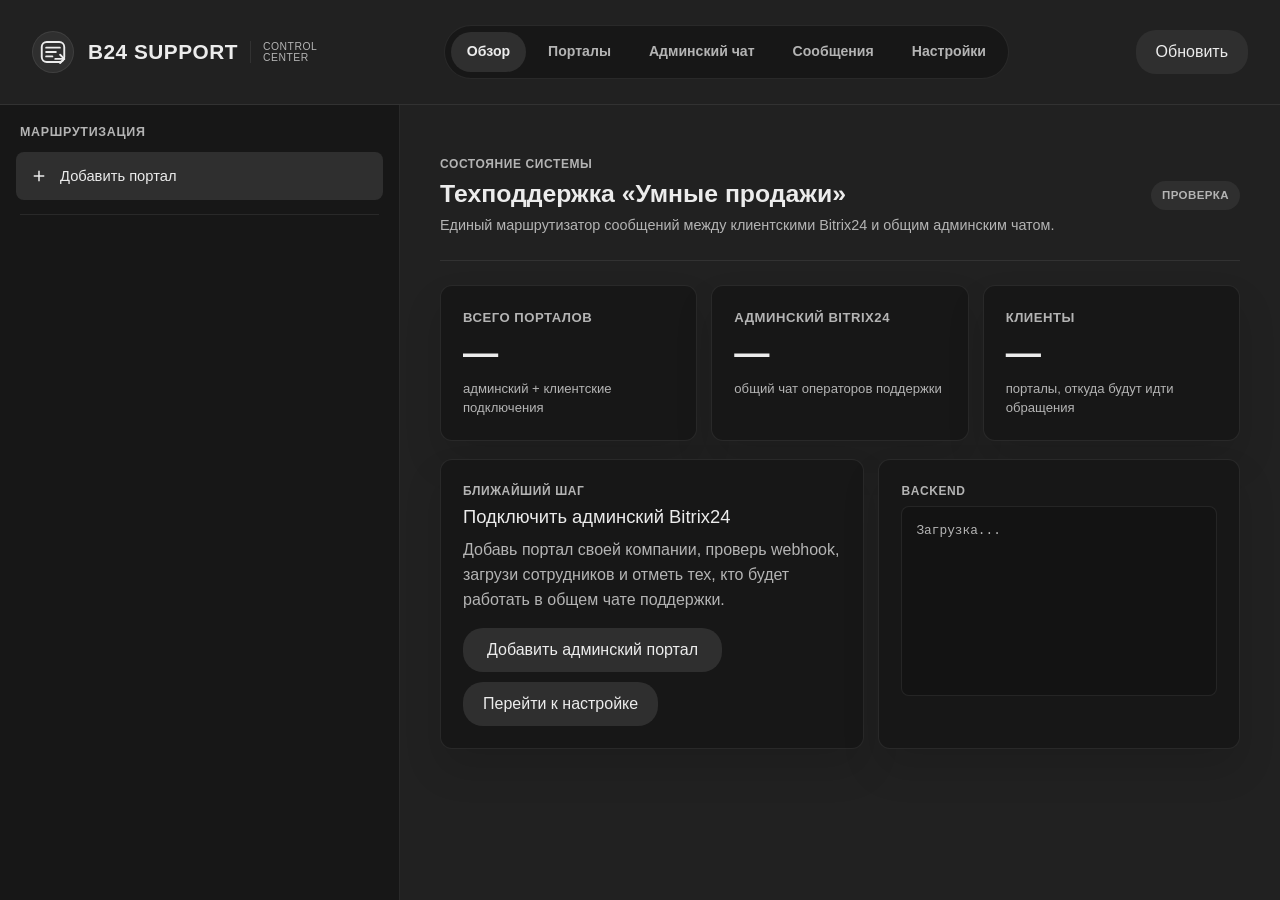
==== src/main/resources/static/index.html @ 98732d49 "Add client bot inbound routing" ====
<!DOCTYPE html>
<html lang="ru" data-bs-theme="dark">
<head>
    <meta charset="UTF-8">
    <meta http-equiv="Cache-Control" content="no-cache, no-store, must-revalidate">
    <meta name="viewport" content="width=device-width, initial-scale=1.0">
    <title>B24 SUPPORT | Control Center</title>
    <link href="https://cdn.jsdelivr.net/npm/bootstrap@5.3.0/dist/css/bootstrap.min.css" rel="stylesheet">
    <link rel="stylesheet" href="style.css">
</head>
<body>
<div class="app-shell">
    <header class="top-brand-header">
        <div class="brand-header-inner">
            <div class="brand-mark" aria-hidden="true">
                <svg class="brand-icon" viewBox="0 0 24 24" width="30" height="30" fill="none" stroke="currentColor" stroke-width="1.5" stroke-linecap="round" stroke-linejoin="round">
                    <path d="M6.5 8.5h11"></path>
                    <path d="M6.5 12h7.8"></path>
                    <path d="M6.5 15.5h5"></path>
                    <path d="M17.7 14.2 21 17.5l-3.3 3.3"></path>
                    <path d="M13.8 17.5H21"></path>
                    <rect x="3" y="4" width="18" height="16" rx="4"></rect>
                </svg>
            </div>
            <div class="brand-info">
                <span class="brand-title">B24 SUPPORT</span>
                <div class="brand-divider"></div>
                <div class="brand-subtitle"><span>Control</span><span>Center</span></div>
            </div>
        </div>

        <nav class="top-nav-menu" aria-label="Разделы B24 Support">
            <button class="top-nav-link active" type="button" data-page="overview">Обзор</button>
            <button class="top-nav-link" type="button" data-page="portals">Порталы</button>
            <button class="top-nav-link" type="button" data-page="admin">Админский чат</button>
            <button class="top-nav-link" type="button" data-page="messages">Сообщения</button>
            <button class="top-nav-link" type="button" data-page="settings">Настройки</button>
        </nav>

        <div class="top-actions">
            <span id="syncIndicator" class="sync-indicator d-none">Обновление...</span>
            <button id="btnRefresh" class="btn btn-flat" type="button">Обновить</button>
        </div>
    </header>

    <main class="app-layout">
        <aside class="projects-panel">
            <div class="panel-section-title">Маршрутизация</div>
            <button id="btnAddPortal" class="history-header" type="button">
                <svg viewBox="0 0 24 24" width="18" height="18" fill="currentColor" aria-hidden="true"><path d="M19 13h-6v6h-2v-6H5v-2h6V5h2v6h6v2z"></path></svg>
                <span>Добавить портал</span>
            </button>
            <div class="history-divider"></div>
            <div id="portalNavList" class="history-list"></div>
        </aside>

        <section class="workspace-panel">
            <div id="overviewPage" class="dashboard-zone page-section">
                <div class="project-workspace wide-workspace">
                    <div class="workspace-heading">
                        <div>
                            <div class="eyebrow">Состояние системы</div>
                            <h1 class="workspace-title">Техподдержка «Умные продажи»</h1>
                            <div class="workspace-meta">Единый маршрутизатор сообщений между клиентскими Bitrix24 и общим админским чатом.</div>
                        </div>
                        <div class="workspace-actions">
                            <span id="backendStatePill" class="status-pill">Проверка</span>
                        </div>
                    </div>

                    <div class="metrics-grid">
                        <div class="metric-card"><div class="metric-label">Всего порталов</div><div id="metricTotal" class="metric-value">—</div><div class="metric-hint">админский + клиентские подключения</div></div>
                        <div class="metric-card"><div class="metric-label">Админский Bitrix24</div><div id="metricAdmin" class="metric-value">—</div><div class="metric-hint">общий чат операторов поддержки</div></div>
                        <div class="metric-card"><div class="metric-label">Клиенты</div><div id="metricClients" class="metric-value">—</div><div class="metric-hint">порталы, откуда будут идти обращения</div></div>
                    </div>

                    <div class="info-grid">
                        <div class="info-card left-info-card text-start">
                            <div class="eyebrow">Ближайший шаг</div>
                            <h2>Подключить админский Bitrix24</h2>
                            <p>Добавь портал своей компании, проверь webhook, загрузи сотрудников и отметь тех, кто будет работать в общем чате поддержки.</p>
                            <div class="button-row mt-3">
                                <button class="btn btn-save" type="button" data-open-admin-create>Добавить админский портал</button>
                                <button class="btn btn-flat" type="button" data-switch-page="admin">Перейти к настройке</button>
                            </div>
                        </div>

                        <div class="info-card text-start">
                            <div class="eyebrow">Backend</div>
                            <pre id="bootstrapJson" class="json-panel">Загрузка...</pre>
                        </div>
                    </div>
                </div>
            </div>

            <div id="portalsPage" class="dashboard-zone page-section d-none">
                <div class="project-workspace wide-workspace">
                    <div class="workspace-heading transfer-heading">
                        <div>
                            <div class="eyebrow">Подключения</div>
                            <h2 class="workspace-title">Порталы Bitrix24</h2>
                            <div class="workspace-meta">Реестр порталов. Для клиентских порталов теперь доступна регистрация бота и маршрут клиент → админский чат.</div>
                        </div>
                        <div class="transfer-actions"><button id="btnAddPortalTop" class="btn btn-save" type="button">Добавить портал</button></div>
                    </div>
                    <div id="portalNotice" class="bitrix-notice"></div>
                    <div id="portalCards" class="portal-grid"></div>
                </div>
            </div>

            <div id="adminPage" class="dashboard-zone page-section d-none">
                <div class="project-workspace wide-workspace">
                    <div class="workspace-heading transfer-heading">
                        <div>
                            <div class="eyebrow">Админский Bitrix24</div>
                            <h2 class="workspace-title">Общий чат поддержки</h2>
                            <div class="workspace-meta">Админский бот и общий чат принимают обращения из клиентских Bitrix24.</div>
                        </div>
                        <div class="transfer-actions">
                            <button id="btnAdminCreate" class="btn btn-save" type="button">Добавить админский портал</button>
                        </div>
                    </div>

                    <div id="adminNotice" class="bitrix-notice"></div>
                    <div id="adminPortalPanel"></div>
                    <div id="adminUsersPanel" class="mt-3"></div>
                </div>
            </div>

            <div id="messagesPage" class="dashboard-zone page-section d-none">
                <div class="project-workspace wide-workspace">
                    <div class="workspace-heading transfer-heading">
                        <div>
                            <div class="eyebrow">Входящие события</div>
                            <h2 class="workspace-title">Журнал сообщений</h2>
                            <div class="workspace-meta">Здесь появляются сообщения, которые клиентский бот принял в клиентском Bitrix24 и переслал в общий админский чат.</div>
                        </div>
                        <div class="transfer-actions">
                            <button class="btn btn-flat" type="button" data-switch-page="portals">К клиентским порталам</button>
                        </div>
                    </div>
                    <div id="messagesNotice" class="bitrix-notice"></div>
                    <div id="messagesList"></div>
                </div>
            </div>

            <div id="settingsPage" class="dashboard-zone page-section d-none">
                <div class="project-workspace">
                    <div class="workspace-heading">
                        <div>
                            <div class="eyebrow">Настройки</div>
                            <h2 class="workspace-title">Системные параметры</h2>
                            <div class="workspace-meta">Инфраструктура работает. Следующие настройки появятся после регистрации ботов и общего чата.</div>
                        </div>
                    </div>
                    <div class="info-card text-start">
                        <p class="mb-2"><b>Public URL:</b> <span id="publicBaseUrl">—</span></p>
                        <p class="mb-0"><b>Webhook endpoint клиентского бота:</b> <span class="code-inline">/api/bitrix/events/client/{clientCode}</span></p>
                    </div>
                </div>
            </div>
        </section>
    </main>
</div>

<div id="portalModal" class="modal-backdrop-custom d-none" aria-hidden="true">
    <div class="modal-card modal-custom">
        <div class="modal-header-custom">
            <div>
                <div id="portalModalStep" class="modal-step-label">Портал Bitrix24</div>
                <h5 id="portalModalTitle" class="m-0 fw-semibold text-white">Добавить портал</h5>
            </div>
            <button id="btnClosePortalModal" type="button" class="btn-close-custom">✕</button>
        </div>

        <form id="portalForm" class="modal-form">
            <input id="portalId" type="hidden">

            <div class="two-col-form">
                <div>
                    <label class="form-label">Тип портала</label>
                    <select id="portalRole" class="form-select custom-input" required>
                        <option value="ADMIN">Админский Bitrix24</option>
                        <option value="CLIENT">Клиентский Bitrix24</option>
                    </select>
                </div>
                <div>
                    <label class="form-label">Код клиента</label>
                    <input id="portalClientCode" class="form-control custom-input" placeholder="auto / c_00037">
                </div>
            </div>

            <label class="form-label mt-3">Название</label>
            <input id="portalTitle" class="form-control custom-input" placeholder="ООО Ромашка / Умные продажи" required>

            <label class="form-label mt-3">Домен Bitrix24</label>
            <input id="portalDomain" class="form-control custom-input" placeholder="example.bitrix24.ru" required>

            <label class="form-label mt-3">Webhook / REST URL</label>
            <input id="portalWebhookUrl" class="form-control custom-input" placeholder="https://example.bitrix24.ru/rest/1/xxxxx/">
            <div class="field-hint">Для текущего MVP используй входящий webhook с правами user и imbot.</div>

            <div class="two-col-form mt-3">
                <div>
                    <label class="form-label">member_id</label>
                    <input id="portalMemberId" class="form-control custom-input" placeholder="опционально">
                </div>
                <div>
                    <label class="form-label">Статус</label>
                    <select id="portalStatus" class="form-select custom-input">
                        <option value="DRAFT">Черновик</option>
                        <option value="ACTIVE">Активен</option>
                        <option value="ERROR">Ошибка</option>
                        <option value="DISABLED">Отключён</option>
                    </select>
                </div>
            </div>

            <div id="portalFormError" class="form-error d-none"></div>

            <div class="modal-actions">
                <button id="btnDeletePortal" class="btn btn-danger-soft me-auto d-none" type="button">Удалить</button>
                <button class="btn btn-flat" type="button" id="btnCancelPortal">Отмена</button>
                <button class="btn btn-save" type="submit">Сохранить</button>
            </div>
        </form>
    </div>
</div>

<script src="script.js"></script>
</body>
</html>
---- src/main/resources/static/style.css ----
:root {
    --bg-base: #212121;
    --bg-panel: #171717;
    --bg-modal: #202020;
    --bg-surface: #2f2f2f;
    --bg-surface-hover: #3a3a3a;
    --text-primary: #ececec;
    --text-secondary: #b4b4b4;
    --border-subtle: rgba(255, 255, 255, 0.08);
    --danger-soft: #ff8a80;
    --success-soft: #8fd694;
    --warning-soft: #ffd180;
    --info-soft: #a8c7fa;
    --radius-md: 8px;
    --radius-lg: 12px;
}

* { box-sizing: border-box; }

body {
    background-color: var(--bg-base);
    color: var(--text-primary);
    font-family: -apple-system, BlinkMacSystemFont, "Segoe UI", Roboto, Helvetica, Arial, sans-serif;
    margin: 0;
    height: 100vh;
    overflow: hidden;
}

button, input, select { font: inherit; }

.app-shell {
    height: 100vh;
    display: flex;
    flex-direction: column;
    background: var(--bg-base);
}

.top-brand-header {
    height: 105px;
    min-height: 105px;
    padding: 0 32px;
    display: flex;
    align-items: center;
    justify-content: space-between;
    gap: 24px;
    background-color: var(--bg-base);
    border-bottom: 1px solid var(--border-subtle);
}

.brand-header-inner { display: flex; align-items: center; gap: 14px; flex-shrink: 0; }
.brand-mark { width: 42px; height: 42px; border-radius: 50%; display: flex; align-items: center; justify-content: center; background: var(--bg-surface); border: 1px solid var(--border-subtle); }
.brand-icon { color: var(--text-primary); flex-shrink: 0; }
.brand-info { display: flex; align-items: center; gap: 12px; }
.brand-title { font-size: 1.3rem; font-weight: 800; letter-spacing: 0.5px; color: var(--text-primary); text-transform: uppercase; line-height: 1; margin: 0; white-space: nowrap; }
.brand-divider { width: 1px; height: 22px; background-color: var(--border-subtle); }
.brand-subtitle { display: flex; flex-direction: column; font-size: 0.65rem; font-weight: 500; text-transform: uppercase; color: var(--text-secondary); line-height: 1.1; letter-spacing: 0.5px; }

.top-nav-menu { display: flex; align-items: center; gap: 6px; padding: 6px; background: var(--bg-panel); border: 1px solid var(--border-subtle); border-radius: 999px; min-width: 0; }
.top-nav-link { background: transparent; border: none; color: var(--text-secondary); padding: 9px 16px; border-radius: 999px; font-size: 0.88rem; font-weight: 550; transition: 0.2s; white-space: nowrap; }
.top-nav-link:hover, .top-nav-link.active { background: var(--bg-surface); color: var(--text-primary); }
.top-actions { display: flex; align-items: center; gap: 12px; flex-shrink: 0; }
.sync-indicator { color: var(--text-secondary); font-size: 0.85rem; }

.app-layout { flex-grow: 1; min-height: 0; display: flex; }
.projects-panel { width: 400px; min-width: 400px; background-color: var(--bg-panel); display: flex; flex-direction: column; border-right: 1px solid var(--border-subtle); }
.panel-section-title { padding: 18px 20px 10px; font-size: 0.78rem; font-weight: 700; text-transform: uppercase; letter-spacing: 0.7px; color: var(--text-secondary); }
.history-header { margin: 0 16px 14px; padding: 13px 14px; display: flex; align-items: center; gap: 12px; cursor: pointer; transition: 0.2s; color: var(--text-primary); font-weight: 500; font-size: 0.92rem; background: var(--bg-surface); border: none; border-radius: var(--radius-md); text-align: left; }
.history-header:hover { background: var(--bg-surface-hover); }
.history-divider { height: 1px; background: var(--border-subtle); margin: 0 20px; }
.history-list { flex-grow: 1; overflow-y: auto; padding: 16px; display: flex; flex-direction: column; gap: 8px; }
.history-empty { color: var(--text-secondary); font-size: 0.88rem; padding: 10px 4px; }
.history-item { position: relative; padding: 12px 14px 12px 16px; border-radius: var(--radius-md); cursor: pointer; display: flex; flex-direction: column; gap: 3px; background: var(--bg-surface); color: var(--text-primary); font-size: 0.9rem; font-weight: 500; transition: 0.2s; min-height: 58px; border: 1px solid transparent; text-align: left; }
.history-item:hover { background: var(--bg-surface-hover); }
.history-item-title { white-space: nowrap; overflow: hidden; text-overflow: ellipsis; width: 100%; }
.history-item-meta { font-size: 0.72rem; color: var(--text-secondary); }
.history-item-admin { color: var(--info-soft); font-size: 0.72rem; }
.history-item-client { color: var(--success-soft); font-size: 0.72rem; }

.workspace-panel { flex-grow: 1; min-width: 0; display: flex; flex-direction: column; background-color: var(--bg-base); }
.dashboard-zone { flex-grow: 1; min-height: 0; padding: 32px 40px; overflow-y: auto; }
.empty-state { height: 100%; min-height: 420px; display: flex; flex-direction: column; justify-content: center; align-items: center; }
.project-workspace { width: 100%; max-width: 1120px; margin: 0 auto; }
.wide-workspace { max-width: 1240px; }
.workspace-heading { min-height: 98px; padding: 18px 0 24px; display: flex; align-items: center; justify-content: space-between; gap: 24px; border-bottom: 1px solid var(--border-subtle); margin-bottom: 24px; }
.transfer-heading { align-items: flex-end; }
.transfer-actions, .workspace-actions, .button-row, .portal-actions { display: flex; align-items: center; gap: 10px; flex-wrap: wrap; }
.eyebrow { color: var(--text-secondary); font-size: 0.75rem; text-transform: uppercase; letter-spacing: 0.6px; font-weight: 700; margin-bottom: 6px; }
.workspace-title { color: var(--text-primary); font-size: 1.55rem; font-weight: 650; margin: 0; }
.workspace-meta { color: var(--text-secondary); margin-top: 6px; font-size: 0.9rem; line-height: 1.45; }

.metrics-grid { display: grid; grid-template-columns: repeat(3, minmax(0, 1fr)); gap: 14px; margin-bottom: 18px; }
.metric-card, .info-card, .portal-card, .users-panel { background: var(--bg-panel); border: 1px solid var(--border-subtle); border-radius: var(--radius-lg); padding: 22px; color: var(--text-primary); box-shadow: 0 20px 38px rgba(0,0,0,0.12); }
.metric-label { color: var(--text-secondary); font-size: 0.82rem; font-weight: 650; text-transform: uppercase; letter-spacing: 0.5px; }
.metric-value { font-size: 2.2rem; font-weight: 750; margin-top: 8px; line-height: 1; }
.metric-hint { color: var(--text-secondary); font-size: 0.82rem; margin-top: 8px; }
.info-grid { display: grid; grid-template-columns: minmax(0, 1.08fr) minmax(0, 0.92fr); gap: 14px; }
.info-card h2 { font-size: 1.15rem; margin: 0 0 10px; }
.info-card p { color: var(--text-secondary); line-height: 1.55; margin: 0; }
.json-panel { margin: 0; min-height: 190px; max-height: 280px; overflow: auto; white-space: pre-wrap; color: var(--text-secondary); background: rgba(0,0,0,0.16); border: 1px solid var(--border-subtle); border-radius: var(--radius-md); padding: 14px; font-size: 0.8rem; }

.portal-grid { display: grid; grid-template-columns: repeat(2, minmax(0, 1fr)); gap: 14px; }
.portal-card { display: flex; flex-direction: column; gap: 14px; }
.portal-card-head { display: flex; justify-content: space-between; gap: 18px; align-items: flex-start; }
.portal-card h3, .users-panel h3 { font-size: 1.1rem; font-weight: 650; margin: 0; color: var(--text-primary); }
.portal-domain { color: var(--text-secondary); font-size: 0.86rem; margin-top: 4px; }
.portal-meta-grid { display: grid; grid-template-columns: repeat(2, minmax(0, 1fr)); gap: 8px; }
.portal-meta-grid div { background: var(--bg-surface); border-radius: var(--radius-md); padding: 11px 12px; min-width: 0; }
.portal-meta-grid span { display: block; color: var(--text-secondary); font-size: 0.72rem; margin-bottom: 4px; }
.portal-meta-grid b { display: block; color: var(--text-primary); font-size: 0.86rem; font-weight: 560; overflow: hidden; text-overflow: ellipsis; white-space: nowrap; }

.status-pill { border-radius: 999px; padding: 6px 11px; font-size: 0.72rem; font-weight: 700; letter-spacing: 0.4px; text-transform: uppercase; background: var(--bg-surface); color: var(--text-secondary); white-space: nowrap; }
.status-pill.active { background: rgba(143, 214, 148, 0.14); color: var(--success-soft); }
.status-pill.error { background: rgba(255, 138, 128, 0.14); color: var(--danger-soft); }
.status-pill.disabled { opacity: 0.55; }

.admin-main-card { margin-bottom: 14px; }
.admin-steps-grid { display: grid; grid-template-columns: repeat(5, minmax(0, 1fr)); gap: 10px; }
.admin-step { min-height: 90px; background: var(--bg-surface); border: 1px solid transparent; border-radius: var(--radius-md); padding: 13px; display: flex; flex-direction: column; gap: 5px; }
.admin-step b { width: 28px; height: 28px; border-radius: 50%; display: inline-flex; align-items: center; justify-content: center; background: var(--bg-panel); color: var(--text-secondary); }
.admin-step span { font-weight: 650; color: var(--text-primary); }
.admin-step small { color: var(--text-secondary); }
.admin-step.is-ok { border-color: rgba(143, 214, 148, 0.28); }
.admin-step.is-ok b { background: rgba(143, 214, 148, 0.14); color: var(--success-soft); }

.users-panel { padding: 0; overflow: hidden; }
.users-panel-head { padding: 22px; display: flex; justify-content: space-between; gap: 18px; align-items: flex-start; border-bottom: 1px solid var(--border-subtle); }
.users-panel-head p { color: var(--text-secondary); margin: 6px 0 0; font-size: 0.9rem; }
.users-list { display: flex; flex-direction: column; max-height: 520px; overflow: auto; }
.user-row { display: grid; grid-template-columns: 22px 42px minmax(0, 1fr) auto; gap: 12px; align-items: center; padding: 13px 18px; border-bottom: 1px solid var(--border-subtle); cursor: pointer; transition: 0.2s; margin: 0; }
.user-row:hover { background: var(--bg-surface); }
.user-row.is-selected { background: rgba(168, 199, 250, 0.07); }
.user-row input { accent-color: var(--text-primary); }
.user-avatar { width: 42px; height: 42px; border-radius: 50%; background: var(--bg-surface); color: var(--text-primary); display: flex; align-items: center; justify-content: center; font-weight: 700; font-size: 0.82rem; }
.user-main { min-width: 0; display: flex; flex-direction: column; gap: 3px; }
.user-main b { overflow: hidden; white-space: nowrap; text-overflow: ellipsis; }
.user-main small, .user-id { color: var(--text-secondary); font-size: 0.78rem; overflow: hidden; white-space: nowrap; text-overflow: ellipsis; }
.user-id { justify-self: end; }

.form-label { font-size: 0.85rem; color: var(--text-secondary); margin-bottom: 6px; }
.custom-input, .form-select.custom-input { background-color: var(--bg-surface); border: 1px solid transparent; color: var(--text-primary); border-radius: var(--radius-md); padding: 10px 14px; font-size: 0.9rem; transition: 0.2s; }
.custom-input:focus, .form-select.custom-input:focus { background-color: var(--bg-surface-hover); border-color: var(--border-subtle); color: var(--text-primary); box-shadow: none; }
.field-hint { color: var(--text-secondary); font-size: 0.78rem; margin-top: 6px; }
.two-col-form { display: grid; grid-template-columns: 1fr 1fr; gap: 12px; }

.btn-flat, .btn-save, .btn-run { background: var(--bg-surface); color: var(--text-primary); border: none; padding: 10px 20px; border-radius: 20px; font-weight: 500; transition: 0.2s; }
.btn-save, .btn-run { padding: 10px 24px; }
.btn-flat:hover:not(:disabled), .btn-save:hover:not(:disabled), .btn-run:hover:not(:disabled) { background: var(--bg-surface-hover); color: var(--text-primary); }
.btn-flat:disabled, .btn-save:disabled, .btn-run:disabled { opacity: 0.4; cursor: not-allowed; }
.btn-sm { padding: 7px 13px; font-size: 0.82rem; border-radius: 16px; }
.btn-danger-soft { color: var(--danger-soft); }
.btn-danger-soft:hover:not(:disabled) { color: #ffb4ac; }

.bitrix-notice { display: none; margin-bottom: 14px; padding: 12px 14px; border-radius: var(--radius-md); background: rgba(143, 214, 148, 0.11); color: var(--success-soft); border: 1px solid rgba(143, 214, 148, 0.18); }
.bitrix-notice.is-visible { display: block; }
.bitrix-notice.is-error { background: rgba(255, 138, 128, 0.11); color: var(--danger-soft); border-color: rgba(255, 138, 128, 0.2); }
.error-panel, .form-error { background: rgba(255, 138, 128, 0.12); color: var(--danger-soft); border: 1px solid rgba(255, 138, 128, 0.22); border-radius: var(--radius-md); padding: 10px 12px; font-size: 0.86rem; }

.modal-backdrop-custom { position: fixed; inset: 0; z-index: 2000; display: flex; align-items: center; justify-content: center; padding: 30px; background: rgba(10, 10, 10, 0.42); backdrop-filter: blur(12px); }
.modal-card { width: min(720px, 100%); max-height: calc(100vh - 60px); overflow: auto; }
.modal-custom { background-color: var(--bg-modal); border: 1px solid #484f58; border-radius: var(--radius-lg); box-shadow: 0 0 40px rgba(0,0,0,0.8); }
.modal-header-custom { display: flex; justify-content: space-between; align-items: center; padding: 18px 20px; border-bottom: 1px solid var(--border-subtle); background-color: var(--bg-modal); }
.modal-step-label { color: var(--text-secondary); font-size: 0.72rem; text-transform: uppercase; letter-spacing: 0.55px; margin-bottom: 5px; }
.btn-close-custom { background: none; border: none; color: var(--text-secondary); font-size: 1.2rem; padding: 8px 12px; border-radius: var(--radius-md); cursor: pointer; line-height: 1; }
.btn-close-custom:hover { background: var(--bg-surface); color: var(--text-primary); }
.modal-form { padding: 20px; }
.modal-actions { display: flex; align-items: center; justify-content: flex-end; gap: 10px; margin-top: 20px; padding-top: 18px; border-top: 1px solid var(--border-subtle); }
.code-inline { background: var(--bg-surface); border-radius: 6px; padding: 2px 6px; color: var(--text-primary); }

@media (max-width: 1100px) {
    .portal-grid, .info-grid { grid-template-columns: 1fr; }
    .metrics-grid, .admin-steps-grid { grid-template-columns: repeat(2, minmax(0, 1fr)); }
    .projects-panel { width: 330px; min-width: 330px; }
}

@media (max-width: 780px) {
    body { overflow: auto; height: auto; }
    .app-shell { min-height: 100vh; height: auto; }
    .top-brand-header { height: auto; min-height: 92px; gap: 16px; flex-wrap: wrap; padding: 18px; }
    .top-nav-menu { order: 3; width: 100%; overflow-x: auto; justify-content: flex-start; }
    .app-layout { flex-direction: column; }
    .projects-panel { width: 100%; min-width: 0; max-height: 320px; border-right: none; border-bottom: 1px solid var(--border-subtle); }
    .dashboard-zone { padding: 24px; }
    .workspace-heading, .users-panel-head { flex-direction: column; align-items: flex-start; }
    .metrics-grid, .admin-steps-grid, .two-col-form, .portal-meta-grid { grid-template-columns: 1fr; }
    .user-row { grid-template-columns: 22px 42px minmax(0, 1fr); }
    .user-id { display: none; }
}

.admin-bot-actions { border-top: 1px solid var(--border-subtle); padding-top: 14px; margin-top: 2px; }
.admin-bot-actions .btn[disabled] { opacity: 0.45; cursor: not-allowed; }

.messages-list {
    display: flex;
    flex-direction: column;
    gap: 14px;
}

.message-card {
    background: var(--bg-surface);
    border: 1px solid var(--border-subtle);
    border-radius: var(--radius-lg);
    padding: 18px;
    box-shadow: 0 18px 50px rgba(0, 0, 0, 0.18);
}

.message-card-head {
    display: flex;
    justify-content: space-between;
    gap: 18px;
    align-items: flex-start;
    margin-bottom: 14px;
}

.message-card-head h3 {
    margin: 0;
    font-size: 18px;
    color: var(--text-primary);
}

.message-text {
    background: rgba(0, 0, 0, 0.18);
    border: 1px solid var(--border-subtle);
    border-radius: var(--radius-md);
    padding: 14px 16px;
    color: var(--text-primary);
    white-space: pre-wrap;
    line-height: 1.45;
}
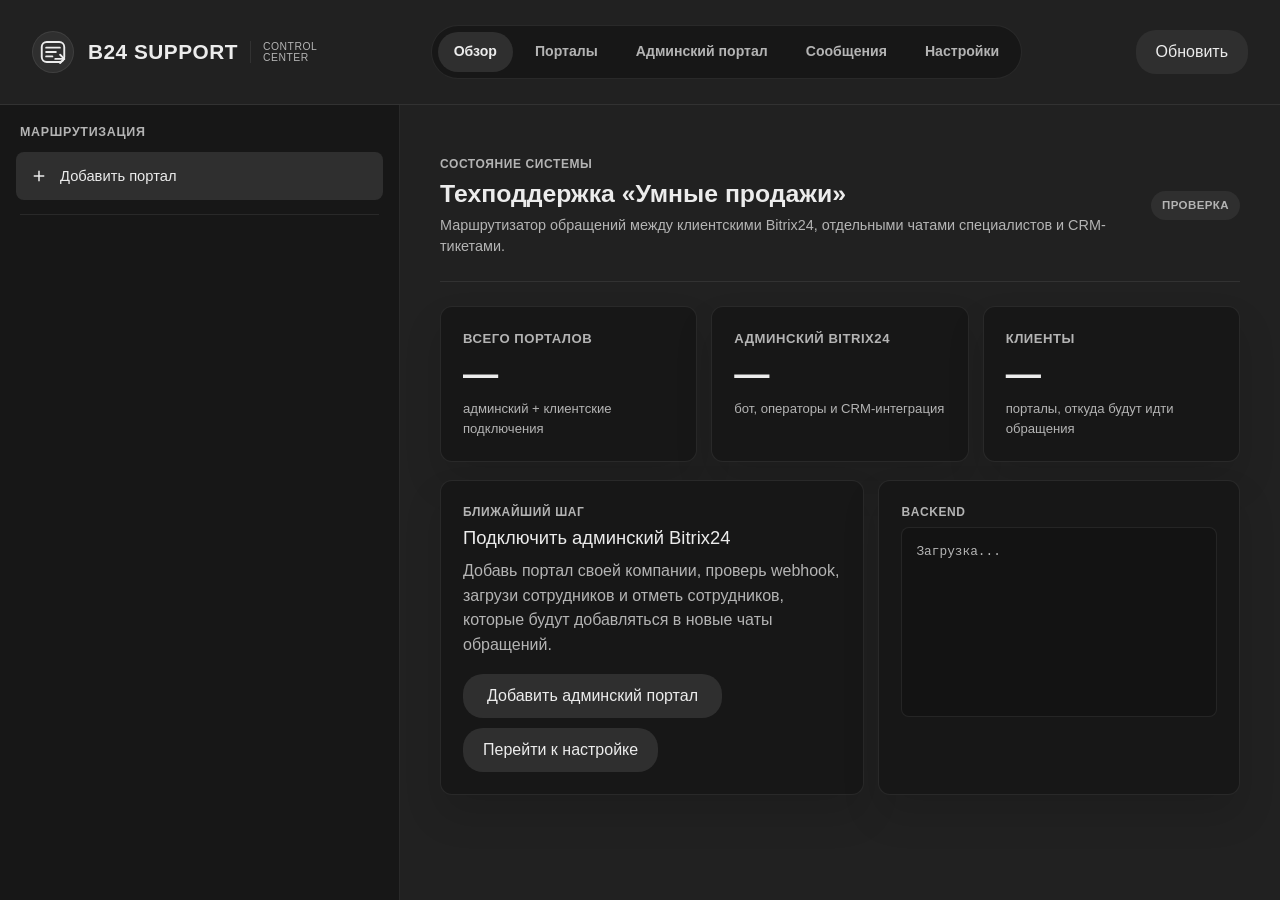
==== commit a87160bd: "Add smart process support ticket integration" ====
--- a/src/main/resources/static/index.html
+++ b/src/main/resources/static/index.html
@@ -6,7 +6,7 @@
     <meta name="viewport" content="width=device-width, initial-scale=1.0">
     <title>B24 SUPPORT | Control Center</title>
     <link href="https://cdn.jsdelivr.net/npm/bootstrap@5.3.0/dist/css/bootstrap.min.css" rel="stylesheet">
-    <link rel="stylesheet" href="style.css">
+    <link rel="stylesheet" href="style.css?v=020">
 </head>
 <body>
 <div class="app-shell">
@@ -32,7 +32,7 @@
         <nav class="top-nav-menu" aria-label="Разделы B24 Support">
             <button class="top-nav-link active" type="button" data-page="overview">Обзор</button>
             <button class="top-nav-link" type="button" data-page="portals">Порталы</button>
-            <button class="top-nav-link" type="button" data-page="admin">Админский чат</button>
+            <button class="top-nav-link" type="button" data-page="admin">Админский портал</button>
             <button class="top-nav-link" type="button" data-page="messages">Сообщения</button>
             <button class="top-nav-link" type="button" data-page="settings">Настройки</button>
         </nav>
@@ -61,7 +61,7 @@
                         <div>
                             <div class="eyebrow">Состояние системы</div>
                             <h1 class="workspace-title">Техподдержка «Умные продажи»</h1>
-                            <div class="workspace-meta">Единый маршрутизатор сообщений между клиентскими Bitrix24 и общим админским чатом.</div>
+                            <div class="workspace-meta">Маршрутизатор обращений между клиентскими Bitrix24, отдельными чатами специалистов и CRM-тикетами.</div>
                         </div>
                         <div class="workspace-actions">
                             <span id="backendStatePill" class="status-pill">Проверка</span>
@@ -70,7 +70,7 @@
 
                     <div class="metrics-grid">
                         <div class="metric-card"><div class="metric-label">Всего порталов</div><div id="metricTotal" class="metric-value">—</div><div class="metric-hint">админский + клиентские подключения</div></div>
-                        <div class="metric-card"><div class="metric-label">Админский Bitrix24</div><div id="metricAdmin" class="metric-value">—</div><div class="metric-hint">общий чат операторов поддержки</div></div>
+                        <div class="metric-card"><div class="metric-label">Админский Bitrix24</div><div id="metricAdmin" class="metric-value">—</div><div class="metric-hint">бот, операторы и CRM-интеграция</div></div>
                         <div class="metric-card"><div class="metric-label">Клиенты</div><div id="metricClients" class="metric-value">—</div><div class="metric-hint">порталы, откуда будут идти обращения</div></div>
                     </div>
 
@@ -78,7 +78,7 @@
                         <div class="info-card left-info-card text-start">
                             <div class="eyebrow">Ближайший шаг</div>
                             <h2>Подключить админский Bitrix24</h2>
-                            <p>Добавь портал своей компании, проверь webhook, загрузи сотрудников и отметь тех, кто будет работать в общем чате поддержки.</p>
+                            <p>Добавь портал своей компании, проверь webhook, загрузи сотрудников и отметь сотрудников, которые будут добавляться в новые чаты обращений.</p>
                             <div class="button-row mt-3">
                                 <button class="btn btn-save" type="button" data-open-admin-create>Добавить админский портал</button>
                                 <button class="btn btn-flat" type="button" data-switch-page="admin">Перейти к настройке</button>
@@ -99,7 +99,7 @@
                         <div>
                             <div class="eyebrow">Подключения</div>
                             <h2 class="workspace-title">Порталы Bitrix24</h2>
-                            <div class="workspace-meta">Реестр порталов. Для клиентских порталов теперь доступна регистрация бота и маршрут клиент → админский чат.</div>
+                            <div class="workspace-meta">Реестр порталов. Клиентские обращения создают отдельные чаты в админском Bitrix24 и при настроенной CRM-интеграции — отдельные тикеты.</div>
                         </div>
                         <div class="transfer-actions"><button id="btnAddPortalTop" class="btn btn-save" type="button">Добавить портал</button></div>
                     </div>
@@ -113,8 +113,8 @@
                     <div class="workspace-heading transfer-heading">
                         <div>
                             <div class="eyebrow">Админский Bitrix24</div>
-                            <h2 class="workspace-title">Общий чат поддержки</h2>
-                            <div class="workspace-meta">Админский бот и общий чат принимают обращения из клиентских Bitrix24.</div>
+                            <h2 class="workspace-title">Техподдержка и смарт-процесс</h2>
+                            <div class="workspace-meta">Настрой здесь бота, состав специалистов и автоматическое создание CRM-тикетов.</div>
                         </div>
                         <div class="transfer-actions">
                             <button id="btnAdminCreate" class="btn btn-save" type="button">Добавить админский портал</button>
@@ -133,7 +133,7 @@
                         <div>
                             <div class="eyebrow">Входящие события</div>
                             <h2 class="workspace-title">Журнал сообщений</h2>
-                            <div class="workspace-meta">Здесь появляются сообщения, которые клиентский бот принял в клиентском Bitrix24 и переслал в общий админский чат.</div>
+                            <div class="workspace-meta">Здесь появляются сообщения, которые клиентский бот принял и маршрутизировал в отдельный чат обращения и таймлайн CRM-тикета.</div>
                         </div>
                         <div class="transfer-actions">
                             <button class="btn btn-flat" type="button" data-switch-page="portals">К клиентским порталам</button>
@@ -196,9 +196,15 @@
             <label class="form-label mt-3">Домен Bitrix24</label>
             <input id="portalDomain" class="form-control custom-input" placeholder="example.bitrix24.ru" required>
 
+            <div id="portalClientPhoneGroup" class="mt-3 d-none">
+                <label class="form-label">Телефон клиента</label>
+                <input id="portalClientPhone" class="form-control custom-input" type="tel" placeholder="+7 999 123-45-67">
+                <div class="field-hint">Обязателен для клиентского портала. По этому номеру компания ищется в CRM админского Bitrix24.</div>
+            </div>
+
             <label class="form-label mt-3">Webhook / REST URL</label>
             <input id="portalWebhookUrl" class="form-control custom-input" placeholder="https://example.bitrix24.ru/rest/1/xxxxx/">
-            <div class="field-hint">Для текущего MVP используй входящий webhook с правами user и imbot.</div>
+            <div class="field-hint">Админскому порталу нужны права user, imbot и crm. Клиентскому — user и imbot.</div>
 
             <div class="two-col-form mt-3">
                 <div>
@@ -218,6 +224,17 @@
 
             <div id="portalFormError" class="form-error d-none"></div>
 
+            <div id="portalClientActions" class="modal-action-panel d-none">
+                <div>
+                    <div class="eyebrow mb-1">Клиентский бот</div>
+                    <div class="field-hint m-0">Для клиентского портала сначала проверь webhook, затем зарегистрируй бота. После регистрации клиент сможет написать боту в Bitrix24.</div>
+                </div>
+                <div class="button-row mt-2">
+                    <button id="btnModalClientTest" class="btn btn-flat btn-sm" type="button">Проверить клиентский портал</button>
+                    <button id="btnModalClientRegisterBot" class="btn btn-save btn-sm" type="button">Создать клиентского бота</button>
+                </div>
+            </div>
+
             <div class="modal-actions">
                 <button id="btnDeletePortal" class="btn btn-danger-soft me-auto d-none" type="button">Удалить</button>
                 <button class="btn btn-flat" type="button" id="btnCancelPortal">Отмена</button>
@@ -227,6 +244,55 @@
     </div>
 </div>
 
-<script src="script.js"></script>
+<div id="crmModal" class="modal-backdrop-custom d-none" aria-hidden="true">
+    <div class="modal-card modal-custom crm-modal-card">
+        <div class="modal-header-custom">
+            <div>
+                <div id="crmStepLabel" class="modal-step-label">Шаг 1 из 3</div>
+                <h5 class="m-0 fw-semibold text-white">Интеграция со смарт-процессом</h5>
+            </div>
+            <button id="btnCloseCrmModal" type="button" class="btn-close-custom">✕</button>
+        </div>
+        <div class="modal-form">
+            <div id="crmWizardLoading" class="crm-wizard-loading d-none">Загрузка данных из Bitrix24…</div>
+            <div id="crmWizardError" class="form-error d-none"></div>
+
+            <section id="crmStepProcess" class="crm-wizard-step">
+                <label class="form-label">Смарт-процесс</label>
+                <select id="crmProcessSelect" class="form-select custom-input"></select>
+                <div class="field-hint">Показываются смарт-процессы, доступные webhook админского портала.</div>
+            </section>
+
+            <section id="crmStepCategory" class="crm-wizard-step d-none">
+                <label class="form-label">Воронка</label>
+                <select id="crmCategorySelect" class="form-select custom-input"></select>
+            </section>
+
+            <section id="crmStepMapping" class="crm-wizard-step d-none">
+                <div class="two-col-form">
+                    <div>
+                        <label class="form-label">Обращение в работе</label>
+                        <select id="crmOpenStageSelect" class="form-select custom-input"></select>
+                    </div>
+                    <div>
+                        <label class="form-label">Обращение завершено</label>
+                        <select id="crmClosedStageSelect" class="form-select custom-input"></select>
+                    </div>
+                </div>
+                <label class="form-label mt-3">Ответственный</label>
+                <select id="crmResponsibleSelect" class="form-select custom-input"></select>
+                <div class="field-hint">Ответственный выбирается из активных сотрудников, ранее загруженных из админского Bitrix24.</div>
+            </section>
+
+            <div class="modal-actions">
+                <button id="btnCrmBack" class="btn btn-flat d-none" type="button">Назад</button>
+                <button id="btnCrmNext" class="btn btn-save" type="button">Далее</button>
+                <button id="btnCrmSave" class="btn btn-save d-none" type="button">Сохранить</button>
+            </div>
+        </div>
+    </div>
+</div>
+
+<script src="script.js?v=020"></script>
 </body>
 </html>
--- a/src/main/resources/static/style.css
+++ b/src/main/resources/static/style.css
@@ -226,3 +226,41 @@
     white-space: pre-wrap;
     line-height: 1.45;
 }
+
+.client-action-strip, .modal-action-panel {
+    margin: 16px 0;
+    padding: 14px;
+    border: 1px solid rgba(143, 214, 148, 0.25);
+    border-radius: var(--radius-lg);
+    background: rgba(143, 214, 148, 0.06);
+    display: flex;
+    align-items: center;
+    justify-content: space-between;
+    gap: 14px;
+    flex-wrap: wrap;
+}
+.modal-action-panel.d-none { display: none !important; }
+.client-action-strip .button-row, .modal-action-panel .button-row { flex-shrink: 0; }
+
+.crm-integration-card {
+    margin-top: 16px;
+    padding: 18px;
+    display: flex;
+    align-items: center;
+    justify-content: space-between;
+    gap: 20px;
+    border: 1px solid rgba(168, 199, 250, 0.18);
+    border-radius: var(--radius-lg);
+    background: rgba(168, 199, 250, 0.055);
+}
+.crm-integration-card h3 { margin: 4px 0 8px; font-size: 1rem; }
+.crm-integration-card p { margin: 6px 0 0; color: var(--text-secondary); max-width: 720px; }
+.crm-config-summary { display: flex; flex-wrap: wrap; gap: 7px 16px; color: var(--text-secondary); font-size: 0.82rem; }
+.crm-config-summary b { color: var(--text-primary); font-weight: 600; }
+.crm-modal-card { width: min(760px, 100%); }
+.crm-wizard-step { min-height: 150px; }
+.crm-wizard-loading { margin-bottom: 14px; padding: 11px 13px; border-radius: var(--radius-md); background: var(--bg-surface); color: var(--text-secondary); }
+
+@media (max-width: 780px) {
+    .crm-integration-card { align-items: flex-start; flex-direction: column; }
+}
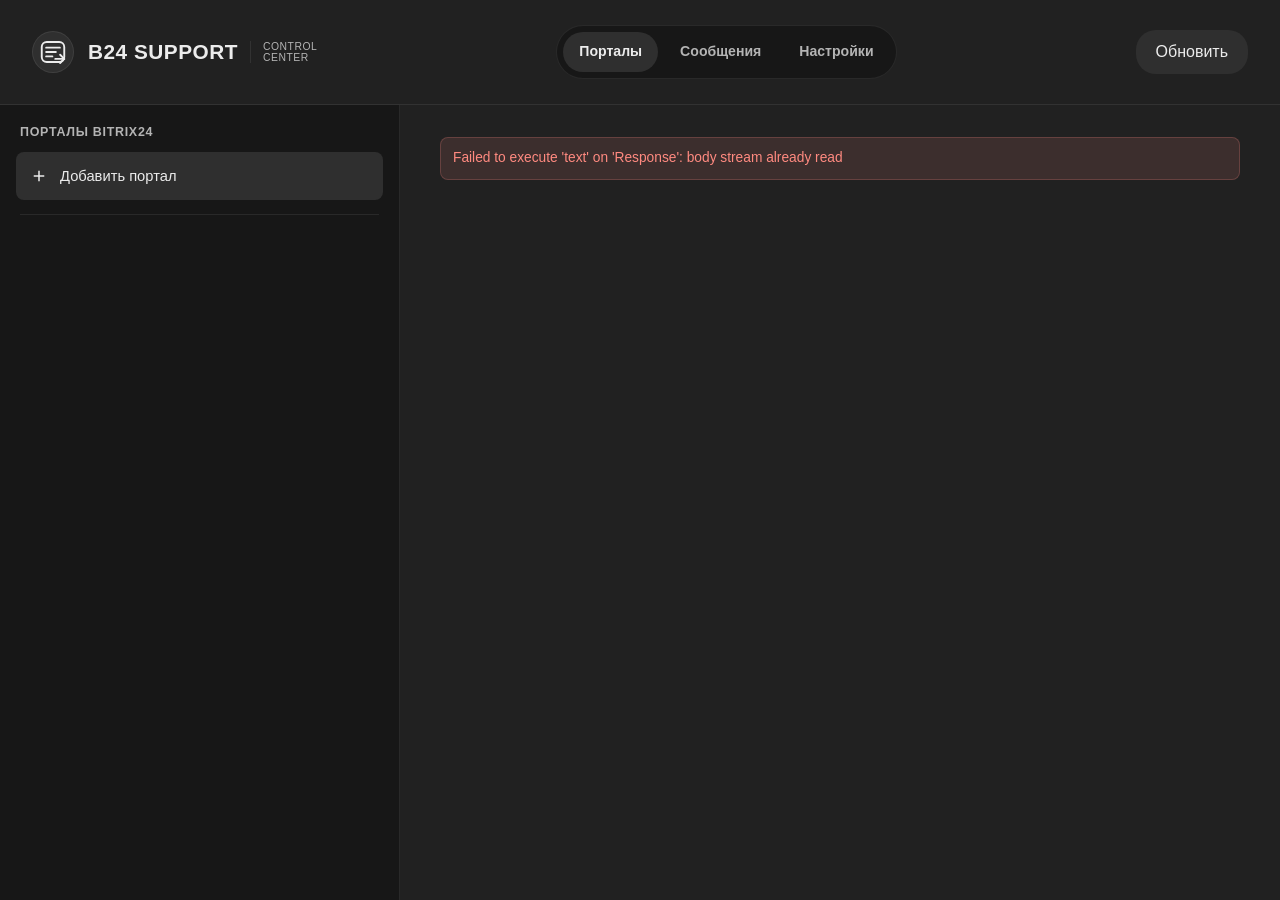
==== commit d3bf80e9: "Redesign portal workspace and setup wizard" ====
--- a/src/main/resources/static/index.html
+++ b/src/main/resources/static/index.html
@@ -6,7 +6,7 @@
     <meta name="viewport" content="width=device-width, initial-scale=1.0">
     <title>B24 SUPPORT | Control Center</title>
     <link href="https://cdn.jsdelivr.net/npm/bootstrap@5.3.0/dist/css/bootstrap.min.css" rel="stylesheet">
-    <link rel="stylesheet" href="style.css?v=020">
+    <link rel="stylesheet" href="style.css?v=030">
 </head>
 <body>
 <div class="app-shell">
@@ -14,11 +14,8 @@
         <div class="brand-header-inner">
             <div class="brand-mark" aria-hidden="true">
                 <svg class="brand-icon" viewBox="0 0 24 24" width="30" height="30" fill="none" stroke="currentColor" stroke-width="1.5" stroke-linecap="round" stroke-linejoin="round">
-                    <path d="M6.5 8.5h11"></path>
-                    <path d="M6.5 12h7.8"></path>
-                    <path d="M6.5 15.5h5"></path>
-                    <path d="M17.7 14.2 21 17.5l-3.3 3.3"></path>
-                    <path d="M13.8 17.5H21"></path>
+                    <path d="M6.5 8.5h11"></path><path d="M6.5 12h7.8"></path><path d="M6.5 15.5h5"></path>
+                    <path d="M17.7 14.2 21 17.5l-3.3 3.3"></path><path d="M13.8 17.5H21"></path>
                     <rect x="3" y="4" width="18" height="16" rx="4"></rect>
                 </svg>
             </div>
@@ -30,9 +27,7 @@
         </div>
 
         <nav class="top-nav-menu" aria-label="Разделы B24 Support">
-            <button class="top-nav-link active" type="button" data-page="overview">Обзор</button>
-            <button class="top-nav-link" type="button" data-page="portals">Порталы</button>
-            <button class="top-nav-link" type="button" data-page="admin">Админский портал</button>
+            <button class="top-nav-link active" type="button" data-page="portals">Порталы</button>
             <button class="top-nav-link" type="button" data-page="messages">Сообщения</button>
             <button class="top-nav-link" type="button" data-page="settings">Настройки</button>
         </nav>
@@ -45,7 +40,7 @@
 
     <main class="app-layout">
         <aside class="projects-panel">
-            <div class="panel-section-title">Маршрутизация</div>
+            <div class="panel-section-title">Порталы Bitrix24</div>
             <button id="btnAddPortal" class="history-header" type="button">
                 <svg viewBox="0 0 24 24" width="18" height="18" fill="currentColor" aria-hidden="true"><path d="M19 13h-6v6h-2v-6H5v-2h6V5h2v6h6v2z"></path></svg>
                 <span>Добавить портал</span>
@@ -55,88 +50,17 @@
         </aside>
 
         <section class="workspace-panel">
-            <div id="overviewPage" class="dashboard-zone page-section">
+            <div id="portalsPage" class="dashboard-zone page-section">
+                <div id="portalWorkspace" class="project-workspace wide-workspace"></div>
+            </div>
+
+            <div id="messagesPage" class="dashboard-zone page-section d-none">
                 <div class="project-workspace wide-workspace">
                     <div class="workspace-heading">
                         <div>
-                            <div class="eyebrow">Состояние системы</div>
-                            <h1 class="workspace-title">Техподдержка «Умные продажи»</h1>
-                            <div class="workspace-meta">Маршрутизатор обращений между клиентскими Bitrix24, отдельными чатами специалистов и CRM-тикетами.</div>
-                        </div>
-                        <div class="workspace-actions">
-                            <span id="backendStatePill" class="status-pill">Проверка</span>
-                        </div>
-                    </div>
-
-                    <div class="metrics-grid">
-                        <div class="metric-card"><div class="metric-label">Всего порталов</div><div id="metricTotal" class="metric-value">—</div><div class="metric-hint">админский + клиентские подключения</div></div>
-                        <div class="metric-card"><div class="metric-label">Админский Bitrix24</div><div id="metricAdmin" class="metric-value">—</div><div class="metric-hint">бот, операторы и CRM-интеграция</div></div>
-                        <div class="metric-card"><div class="metric-label">Клиенты</div><div id="metricClients" class="metric-value">—</div><div class="metric-hint">порталы, откуда будут идти обращения</div></div>
-                    </div>
-
-                    <div class="info-grid">
-                        <div class="info-card left-info-card text-start">
-                            <div class="eyebrow">Ближайший шаг</div>
-                            <h2>Подключить админский Bitrix24</h2>
-                            <p>Добавь портал своей компании, проверь webhook, загрузи сотрудников и отметь сотрудников, которые будут добавляться в новые чаты обращений.</p>
-                            <div class="button-row mt-3">
-                                <button class="btn btn-save" type="button" data-open-admin-create>Добавить админский портал</button>
-                                <button class="btn btn-flat" type="button" data-switch-page="admin">Перейти к настройке</button>
-                            </div>
-                        </div>
-
-                        <div class="info-card text-start">
-                            <div class="eyebrow">Backend</div>
-                            <pre id="bootstrapJson" class="json-panel">Загрузка...</pre>
-                        </div>
-                    </div>
-                </div>
-            </div>
-
-            <div id="portalsPage" class="dashboard-zone page-section d-none">
-                <div class="project-workspace wide-workspace">
-                    <div class="workspace-heading transfer-heading">
-                        <div>
-                            <div class="eyebrow">Подключения</div>
-                            <h2 class="workspace-title">Порталы Bitrix24</h2>
-                            <div class="workspace-meta">Реестр порталов. Клиентские обращения создают отдельные чаты в админском Bitrix24 и при настроенной CRM-интеграции — отдельные тикеты.</div>
-                        </div>
-                        <div class="transfer-actions"><button id="btnAddPortalTop" class="btn btn-save" type="button">Добавить портал</button></div>
-                    </div>
-                    <div id="portalNotice" class="bitrix-notice"></div>
-                    <div id="portalCards" class="portal-grid"></div>
-                </div>
-            </div>
-
-            <div id="adminPage" class="dashboard-zone page-section d-none">
-                <div class="project-workspace wide-workspace">
-                    <div class="workspace-heading transfer-heading">
-                        <div>
-                            <div class="eyebrow">Админский Bitrix24</div>
-                            <h2 class="workspace-title">Техподдержка и смарт-процесс</h2>
-                            <div class="workspace-meta">Настрой здесь бота, состав специалистов и автоматическое создание CRM-тикетов.</div>
-                        </div>
-                        <div class="transfer-actions">
-                            <button id="btnAdminCreate" class="btn btn-save" type="button">Добавить админский портал</button>
-                        </div>
-                    </div>
-
-                    <div id="adminNotice" class="bitrix-notice"></div>
-                    <div id="adminPortalPanel"></div>
-                    <div id="adminUsersPanel" class="mt-3"></div>
-                </div>
-            </div>
-
-            <div id="messagesPage" class="dashboard-zone page-section d-none">
-                <div class="project-workspace wide-workspace">
-                    <div class="workspace-heading transfer-heading">
-                        <div>
                             <div class="eyebrow">Входящие события</div>
                             <h2 class="workspace-title">Журнал сообщений</h2>
-                            <div class="workspace-meta">Здесь появляются сообщения, которые клиентский бот принял и маршрутизировал в отдельный чат обращения и таймлайн CRM-тикета.</div>
-                        </div>
-                        <div class="transfer-actions">
-                            <button class="btn btn-flat" type="button" data-switch-page="portals">К клиентским порталам</button>
+                            <div class="workspace-meta">Сообщения клиентов и ответы специалистов, прошедшие через маршрутизатор.</div>
                         </div>
                     </div>
                     <div id="messagesNotice" class="bitrix-notice"></div>
@@ -150,7 +74,7 @@
                         <div>
                             <div class="eyebrow">Настройки</div>
                             <h2 class="workspace-title">Системные параметры</h2>
-                            <div class="workspace-meta">Инфраструктура работает. Следующие настройки появятся после регистрации ботов и общего чата.</div>
+                            <div class="workspace-meta">Технические параметры текущего backend.</div>
                         </div>
                     </div>
                     <div class="info-card text-start">
@@ -164,88 +88,93 @@
 </div>
 
 <div id="portalModal" class="modal-backdrop-custom d-none" aria-hidden="true">
-    <div class="modal-card modal-custom">
+    <div class="modal-card modal-custom portal-wizard-card" role="dialog" aria-modal="true" aria-labelledby="portalModalTitle">
         <div class="modal-header-custom">
             <div>
-                <div id="portalModalStep" class="modal-step-label">Портал Bitrix24</div>
+                <div id="portalModalStep" class="modal-step-label">Шаг 1</div>
                 <h5 id="portalModalTitle" class="m-0 fw-semibold text-white">Добавить портал</h5>
             </div>
-            <button id="btnClosePortalModal" type="button" class="btn-close-custom">✕</button>
-        </div>
-
-        <form id="portalForm" class="modal-form">
-            <input id="portalId" type="hidden">
-
-            <div class="two-col-form">
-                <div>
-                    <label class="form-label">Тип портала</label>
-                    <select id="portalRole" class="form-select custom-input" required>
-                        <option value="ADMIN">Админский Bitrix24</option>
-                        <option value="CLIENT">Клиентский Bitrix24</option>
-                    </select>
-                </div>
-                <div>
-                    <label class="form-label">Код клиента</label>
-                    <input id="portalClientCode" class="form-control custom-input" placeholder="auto / c_00037">
-                </div>
-            </div>
-
-            <label class="form-label mt-3">Название</label>
-            <input id="portalTitle" class="form-control custom-input" placeholder="ООО Ромашка / Умные продажи" required>
-
-            <label class="form-label mt-3">Домен Bitrix24</label>
-            <input id="portalDomain" class="form-control custom-input" placeholder="example.bitrix24.ru" required>
-
-            <div id="portalClientPhoneGroup" class="mt-3 d-none">
-                <label class="form-label">Телефон клиента</label>
-                <input id="portalClientPhone" class="form-control custom-input" type="tel" placeholder="+7 999 123-45-67">
-                <div class="field-hint">Обязателен для клиентского портала. По этому номеру компания ищется в CRM админского Bitrix24.</div>
-            </div>
-
-            <label class="form-label mt-3">Webhook / REST URL</label>
-            <input id="portalWebhookUrl" class="form-control custom-input" placeholder="https://example.bitrix24.ru/rest/1/xxxxx/">
-            <div class="field-hint">Админскому порталу нужны права user, imbot и crm. Клиентскому — user и imbot.</div>
-
-            <div class="two-col-form mt-3">
-                <div>
-                    <label class="form-label">member_id</label>
-                    <input id="portalMemberId" class="form-control custom-input" placeholder="опционально">
-                </div>
-                <div>
-                    <label class="form-label">Статус</label>
-                    <select id="portalStatus" class="form-select custom-input">
-                        <option value="DRAFT">Черновик</option>
-                        <option value="ACTIVE">Активен</option>
-                        <option value="ERROR">Ошибка</option>
-                        <option value="DISABLED">Отключён</option>
-                    </select>
-                </div>
-            </div>
-
-            <div id="portalFormError" class="form-error d-none"></div>
-
-            <div id="portalClientActions" class="modal-action-panel d-none">
-                <div>
-                    <div class="eyebrow mb-1">Клиентский бот</div>
-                    <div class="field-hint m-0">Для клиентского портала сначала проверь webhook, затем зарегистрируй бота. После регистрации клиент сможет написать боту в Bitrix24.</div>
-                </div>
-                <div class="button-row mt-2">
-                    <button id="btnModalClientTest" class="btn btn-flat btn-sm" type="button">Проверить клиентский портал</button>
-                    <button id="btnModalClientRegisterBot" class="btn btn-save btn-sm" type="button">Создать клиентского бота</button>
-                </div>
-            </div>
+            <button id="btnClosePortalModal" type="button" class="btn-close-custom" aria-label="Закрыть">✕</button>
+        </div>
+
+        <div class="modal-form">
+            <div id="portalWizardError" class="form-error d-none"></div>
+
+            <section id="portalWizardStep1" class="portal-wizard-step">
+                <div class="portal-role-options" role="radiogroup" aria-label="Тип портала">
+                    <label class="portal-role-option">
+                        <input type="radio" name="portalRoleChoice" value="ADMIN">
+                        <span><b>Админский портал</b><small>Портал техподдержки, сотрудники, бот и смарт-процесс.</small></span>
+                    </label>
+                    <label class="portal-role-option">
+                        <input type="radio" name="portalRoleChoice" value="CLIENT">
+                        <span><b>Клиентский портал</b><small>Портал клиента, откуда поступают обращения.</small></span>
+                    </label>
+                </div>
+
+                <label class="form-label mt-3" for="wizardPortalTitle">Название организации</label>
+                <input id="wizardPortalTitle" class="form-control custom-input" placeholder="ООО «Беспилотник Трейд»">
+
+                <label class="form-label mt-3" for="wizardWebhookUrl">Webhook / REST URL</label>
+                <input id="wizardWebhookUrl" class="form-control custom-input" placeholder="https://example.bitrix24.ru/rest/1/xxxxx/">
+                <div class="field-hint">Домен Bitrix24 и внутренний код клиента определяются автоматически.</div>
+
+                <div id="wizardClientPhoneGroup" class="mt-3 d-none">
+                    <label class="form-label" for="wizardClientPhone">Телефон клиента</label>
+                    <input id="wizardClientPhone" class="form-control custom-input" type="tel" placeholder="+7 999 123-45-67">
+                    <div class="field-hint">Обязателен. По этому номеру клиент ищется в CRM админского Bitrix24.</div>
+                </div>
+            </section>
+
+            <section id="portalWizardAdminUsers" class="portal-wizard-step d-none">
+                <div id="wizardConnectionState" class="wizard-banner is-loading">Проверяю подключение к порталу…</div>
+                <div class="wizard-section-head">
+                    <div>
+                        <h3>Сотрудники новых чатов</h3>
+                        <p>Отметь всех сотрудников, которые должны автоматически добавляться в новые чаты обращений.</p>
+                    </div>
+                </div>
+                <div id="wizardUsersList" class="wizard-users-list"></div>
+            </section>
+
+            <section id="portalWizardAdminFinalize" class="portal-wizard-step d-none">
+                <div class="setup-checklist">
+                    <div id="adminBotCheck" class="setup-check is-pending"><span class="setup-check-icon">•</span><div><b>Создание админского бота</b><small>Ожидание запуска</small></div></div>
+                    <div id="adminRoutingCheck" class="setup-check is-pending"><span class="setup-check-icon">•</span><div><b>Проверка маршрутизации</b><small>Ожидание запуска</small></div></div>
+                </div>
+
+                <label class="smart-process-toggle">
+                    <input id="wizardConnectCrm" type="checkbox">
+                    <span><b>Подключить смарт-процесс</b><small>Можно пропустить и настроить позже в карточке админского портала.</small></span>
+                </label>
+
+                <div id="wizardCrmSelectGroup" class="mt-3 d-none">
+                    <label class="form-label" for="wizardCrmProcessSelect">Смарт-процесс</label>
+                    <select id="wizardCrmProcessSelect" class="form-select custom-input"></select>
+                    <div id="wizardCrmHint" class="field-hint">Воронка и стадии будут сопоставлены автоматически. После подключения их можно изменить в настройках портала.</div>
+                </div>
+            </section>
+
+            <section id="portalWizardClientFinalize" class="portal-wizard-step d-none">
+                <div class="setup-checklist">
+                    <div id="clientWebhookCheck" class="setup-check is-pending"><span class="setup-check-icon">•</span><div><b>Проверка webhook</b><small>Ожидание запуска</small></div></div>
+                    <div id="clientBotCheck" class="setup-check is-pending"><span class="setup-check-icon">•</span><div><b>Создание клиентского бота</b><small>Ожидание запуска</small></div></div>
+                    <div id="clientRoutingCheck" class="setup-check is-pending"><span class="setup-check-icon">•</span><div><b>Проверка маршрутизации</b><small>Ожидание запуска</small></div></div>
+                </div>
+            </section>
 
             <div class="modal-actions">
-                <button id="btnDeletePortal" class="btn btn-danger-soft me-auto d-none" type="button">Удалить</button>
-                <button class="btn btn-flat" type="button" id="btnCancelPortal">Отмена</button>
-                <button class="btn btn-save" type="submit">Сохранить</button>
-            </div>
-        </form>
+                <button id="btnPortalWizardCancel" class="btn btn-flat" type="button">Отмена</button>
+                <button id="btnPortalWizardBack" class="btn btn-flat d-none" type="button">Назад</button>
+                <button id="btnPortalWizardNext" class="btn btn-save" type="button">Далее</button>
+                <button id="btnPortalWizardFinish" class="btn btn-save d-none" type="button">Готово</button>
+            </div>
+        </div>
     </div>
 </div>
 
 <div id="crmModal" class="modal-backdrop-custom d-none" aria-hidden="true">
-    <div class="modal-card modal-custom crm-modal-card">
+    <div class="modal-card modal-custom crm-modal-card" role="dialog" aria-modal="true">
         <div class="modal-header-custom">
             <div>
                 <div id="crmStepLabel" class="modal-step-label">Шаг 1 из 3</div>
@@ -256,34 +185,22 @@
         <div class="modal-form">
             <div id="crmWizardLoading" class="crm-wizard-loading d-none">Загрузка данных из Bitrix24…</div>
             <div id="crmWizardError" class="form-error d-none"></div>
-
             <section id="crmStepProcess" class="crm-wizard-step">
                 <label class="form-label">Смарт-процесс</label>
                 <select id="crmProcessSelect" class="form-select custom-input"></select>
-                <div class="field-hint">Показываются смарт-процессы, доступные webhook админского портала.</div>
-            </section>
-
+            </section>
             <section id="crmStepCategory" class="crm-wizard-step d-none">
                 <label class="form-label">Воронка</label>
                 <select id="crmCategorySelect" class="form-select custom-input"></select>
             </section>
-
             <section id="crmStepMapping" class="crm-wizard-step d-none">
                 <div class="two-col-form">
-                    <div>
-                        <label class="form-label">Обращение в работе</label>
-                        <select id="crmOpenStageSelect" class="form-select custom-input"></select>
-                    </div>
-                    <div>
-                        <label class="form-label">Обращение завершено</label>
-                        <select id="crmClosedStageSelect" class="form-select custom-input"></select>
-                    </div>
+                    <div><label class="form-label">Обращение в работе</label><select id="crmOpenStageSelect" class="form-select custom-input"></select></div>
+                    <div><label class="form-label">Обращение завершено</label><select id="crmClosedStageSelect" class="form-select custom-input"></select></div>
                 </div>
                 <label class="form-label mt-3">Ответственный</label>
                 <select id="crmResponsibleSelect" class="form-select custom-input"></select>
-                <div class="field-hint">Ответственный выбирается из активных сотрудников, ранее загруженных из админского Bitrix24.</div>
-            </section>
-
+            </section>
             <div class="modal-actions">
                 <button id="btnCrmBack" class="btn btn-flat d-none" type="button">Назад</button>
                 <button id="btnCrmNext" class="btn btn-save" type="button">Далее</button>
@@ -293,6 +210,6 @@
     </div>
 </div>
 
-<script src="script.js?v=020"></script>
+<script src="script.js?v=030"></script>
 </body>
 </html>
--- a/src/main/resources/static/style.css
+++ b/src/main/resources/static/style.css
@@ -264,3 +264,172 @@
 @media (max-width: 780px) {
     .crm-integration-card { align-items: flex-start; flex-direction: column; }
 }
+
+/* Portal-centric UI v030 */
+.history-item.is-active {
+    border-color: rgba(168, 199, 250, 0.38);
+    background: rgba(168, 199, 250, 0.10);
+}
+
+.portal-detail-heading { align-items: flex-end; }
+.portal-settings-grid {
+    display: grid;
+    grid-template-columns: minmax(0, 1.05fr) minmax(340px, 0.95fr);
+    gap: 14px;
+}
+.settings-card {
+    background: var(--bg-panel);
+    border: 1px solid var(--border-subtle);
+    border-radius: var(--radius-lg);
+    padding: 22px;
+    box-shadow: 0 20px 38px rgba(0,0,0,0.12);
+}
+.settings-card-head {
+    display: flex;
+    align-items: flex-start;
+    justify-content: space-between;
+    gap: 18px;
+    margin-bottom: 18px;
+}
+.settings-card-head h3 { margin: 0; font-size: 1.08rem; font-weight: 650; }
+.settings-card-head p { margin: 6px 0 0; color: var(--text-secondary); font-size: 0.88rem; line-height: 1.45; }
+.settings-actions {
+    display: flex;
+    align-items: center;
+    justify-content: flex-end;
+    gap: 10px;
+    flex-wrap: wrap;
+    padding-top: 18px;
+    margin-top: 18px;
+    border-top: 1px solid var(--border-subtle);
+}
+.setup-status-grid { display: grid; grid-template-columns: 1fr; gap: 9px; }
+.mini-status {
+    display: grid;
+    grid-template-columns: 30px minmax(0, 1fr);
+    gap: 10px;
+    align-items: center;
+    padding: 11px 12px;
+    background: var(--bg-surface);
+    border: 1px solid transparent;
+    border-radius: var(--radius-md);
+}
+.mini-status > span {
+    width: 26px;
+    height: 26px;
+    border-radius: 50%;
+    display: grid;
+    place-items: center;
+    color: var(--text-secondary);
+    background: var(--bg-panel);
+    font-weight: 800;
+}
+.mini-status b, .mini-status small { display: block; }
+.mini-status b { font-size: 0.86rem; }
+.mini-status small { color: var(--text-secondary); font-size: 0.76rem; margin-top: 2px; }
+.mini-status.is-ok { border-color: rgba(143, 214, 148, 0.28); }
+.mini-status.is-ok > span { color: var(--success-soft); background: rgba(143, 214, 148, 0.12); }
+.portal-users-list { max-height: 430px; border: 1px solid var(--border-subtle); border-radius: var(--radius-md); }
+
+.portal-wizard-card { width: min(820px, 100%); }
+.portal-wizard-step { min-height: 320px; }
+.portal-role-options { display: grid; grid-template-columns: 1fr 1fr; gap: 12px; }
+.portal-role-option { position: relative; cursor: pointer; }
+.portal-role-option input { position: absolute; opacity: 0; pointer-events: none; }
+.portal-role-option > span {
+    min-height: 112px;
+    display: flex;
+    flex-direction: column;
+    justify-content: center;
+    gap: 7px;
+    padding: 18px;
+    border-radius: var(--radius-lg);
+    border: 1px solid var(--border-subtle);
+    background: var(--bg-surface);
+    transition: .18s ease;
+}
+.portal-role-option b { color: var(--text-primary); font-size: 0.98rem; }
+.portal-role-option small { color: var(--text-secondary); line-height: 1.4; }
+.portal-role-option:hover > span { background: var(--bg-surface-hover); }
+.portal-role-option input:checked + span {
+    border-color: rgba(168, 199, 250, 0.48);
+    background: rgba(168, 199, 250, 0.11);
+    box-shadow: inset 0 0 0 1px rgba(168, 199, 250, 0.12);
+}
+.portal-role-option input:disabled + span { opacity: .68; cursor: default; }
+
+.wizard-banner {
+    margin-bottom: 16px;
+    padding: 12px 14px;
+    border-radius: var(--radius-md);
+    border: 1px solid var(--border-subtle);
+    background: var(--bg-surface);
+    color: var(--text-secondary);
+    font-size: .88rem;
+}
+.wizard-banner.is-success { color: var(--success-soft); background: rgba(143,214,148,.10); border-color: rgba(143,214,148,.25); }
+.wizard-banner.is-error { color: var(--danger-soft); background: rgba(255,138,128,.10); border-color: rgba(255,138,128,.25); }
+.wizard-banner.is-loading { color: var(--info-soft); }
+.wizard-section-head { display: flex; justify-content: space-between; gap: 18px; margin-bottom: 12px; }
+.wizard-section-head h3 { margin: 0; font-size: 1rem; }
+.wizard-section-head p { margin: 6px 0 0; color: var(--text-secondary); font-size: .84rem; }
+.wizard-users-list {
+    max-height: 390px;
+    overflow-y: auto;
+    border: 1px solid var(--border-subtle);
+    border-radius: var(--radius-md);
+}
+.setup-checklist { display: flex; flex-direction: column; gap: 10px; }
+.setup-check {
+    display: grid;
+    grid-template-columns: 36px minmax(0, 1fr);
+    gap: 12px;
+    align-items: center;
+    padding: 14px;
+    border-radius: var(--radius-md);
+    border: 1px solid var(--border-subtle);
+    background: var(--bg-surface);
+}
+.setup-check-icon {
+    width: 32px;
+    height: 32px;
+    border-radius: 50%;
+    display: grid;
+    place-items: center;
+    background: var(--bg-panel);
+    color: var(--text-secondary);
+    font-weight: 800;
+}
+.setup-check b, .setup-check small { display: block; }
+.setup-check b { font-size: .9rem; }
+.setup-check small { color: var(--text-secondary); margin-top: 3px; font-size: .78rem; }
+.setup-check.is-success { border-color: rgba(143,214,148,.28); }
+.setup-check.is-success .setup-check-icon { color: var(--success-soft); background: rgba(143,214,148,.13); }
+.setup-check.is-loading { border-color: rgba(168,199,250,.28); }
+.setup-check.is-loading .setup-check-icon { color: var(--info-soft); background: rgba(168,199,250,.11); }
+.setup-check.is-error { border-color: rgba(255,138,128,.28); }
+.setup-check.is-error .setup-check-icon { color: var(--danger-soft); background: rgba(255,138,128,.11); }
+.smart-process-toggle {
+    margin-top: 18px;
+    display: grid;
+    grid-template-columns: 22px minmax(0, 1fr);
+    gap: 10px;
+    align-items: flex-start;
+    padding: 14px;
+    border-radius: var(--radius-md);
+    border: 1px solid var(--border-subtle);
+    background: rgba(168,199,250,.055);
+    cursor: pointer;
+}
+.smart-process-toggle input { margin-top: 3px; accent-color: var(--info-soft); }
+.smart-process-toggle b, .smart-process-toggle small { display: block; }
+.smart-process-toggle small { color: var(--text-secondary); font-size: .78rem; margin-top: 3px; }
+
+@media (max-width: 1050px) {
+    .portal-settings-grid { grid-template-columns: 1fr; }
+}
+@media (max-width: 780px) {
+    .portal-role-options { grid-template-columns: 1fr; }
+    .portal-wizard-step { min-height: 0; }
+    .settings-card-head { flex-direction: column; }
+}
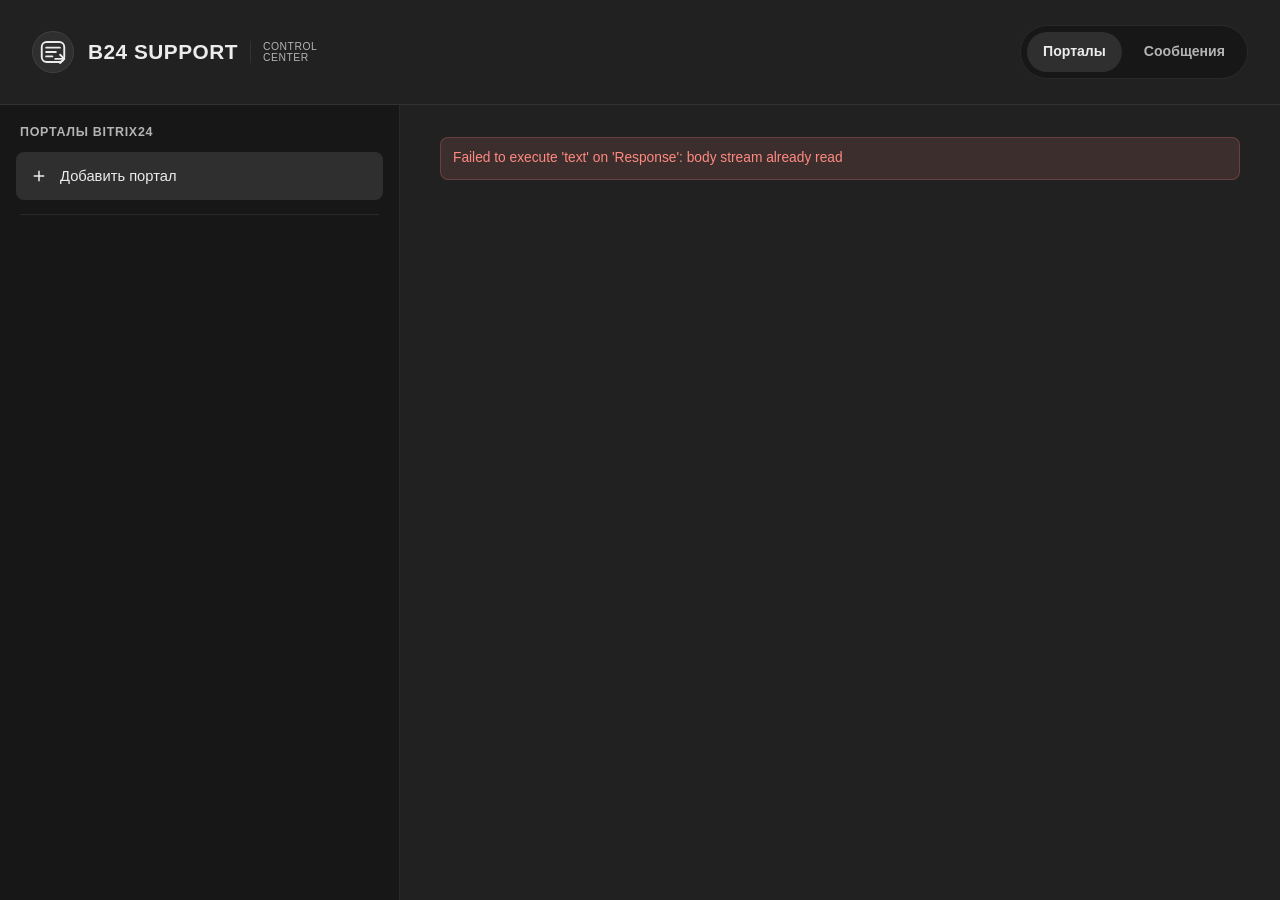
==== commit 042e6d98: "Finalize smart process wizard and portal layout" ====
--- a/src/main/resources/static/index.html
+++ b/src/main/resources/static/index.html
@@ -6,7 +6,7 @@
     <meta name="viewport" content="width=device-width, initial-scale=1.0">
     <title>B24 SUPPORT | Control Center</title>
     <link href="https://cdn.jsdelivr.net/npm/bootstrap@5.3.0/dist/css/bootstrap.min.css" rel="stylesheet">
-    <link rel="stylesheet" href="style.css?v=030">
+    <link rel="stylesheet" href="style.css?v=033">
 </head>
 <body>
 <div class="app-shell">
@@ -29,13 +29,8 @@
         <nav class="top-nav-menu" aria-label="Разделы B24 Support">
             <button class="top-nav-link active" type="button" data-page="portals">Порталы</button>
             <button class="top-nav-link" type="button" data-page="messages">Сообщения</button>
-            <button class="top-nav-link" type="button" data-page="settings">Настройки</button>
         </nav>
 
-        <div class="top-actions">
-            <span id="syncIndicator" class="sync-indicator d-none">Обновление...</span>
-            <button id="btnRefresh" class="btn btn-flat" type="button">Обновить</button>
-        </div>
     </header>
 
     <main class="app-layout">
@@ -55,34 +50,28 @@
             </div>
 
             <div id="messagesPage" class="dashboard-zone page-section d-none">
-                <div class="project-workspace wide-workspace">
-                    <div class="workspace-heading">
+                <div class="project-workspace wide-workspace messages-workspace">
+                    <div class="workspace-heading messages-heading">
                         <div>
-                            <div class="eyebrow">Входящие события</div>
-                            <h2 class="workspace-title">Журнал сообщений</h2>
-                            <div class="workspace-meta">Сообщения клиентов и ответы специалистов, прошедшие через маршрутизатор.</div>
+                            <div class="eyebrow">История обращений</div>
+                            <h2 id="messagesPortalTitle" class="workspace-title">Выберите портал</h2>
+                            <div id="messagesPortalMeta" class="workspace-meta">Обращения и переписка выбранного портала.</div>
                         </div>
                     </div>
                     <div id="messagesNotice" class="bitrix-notice"></div>
-                    <div id="messagesList"></div>
-                </div>
-            </div>
-
-            <div id="settingsPage" class="dashboard-zone page-section d-none">
-                <div class="project-workspace">
-                    <div class="workspace-heading">
-                        <div>
-                            <div class="eyebrow">Настройки</div>
-                            <h2 class="workspace-title">Системные параметры</h2>
-                            <div class="workspace-meta">Технические параметры текущего backend.</div>
-                        </div>
-                    </div>
-                    <div class="info-card text-start">
-                        <p class="mb-2"><b>Public URL:</b> <span id="publicBaseUrl">—</span></p>
-                        <p class="mb-0"><b>Webhook endpoint клиентского бота:</b> <span class="code-inline">/api/bitrix/events/client/{clientCode}</span></p>
-                    </div>
-                </div>
-            </div>
+                    <div class="messenger-shell">
+                        <aside class="conversation-sidebar">
+                            <div class="conversation-sidebar-head">
+                                <b>Обращения</b>
+                                <span id="conversationCount">0</span>
+                            </div>
+                            <div id="conversationList" class="conversation-list"></div>
+                        </aside>
+                        <section id="conversationThread" class="conversation-thread"></section>
+                    </div>
+                </div>
+            </div>
+
         </section>
     </main>
 </div>
@@ -101,16 +90,23 @@
             <div id="portalWizardError" class="form-error d-none"></div>
 
             <section id="portalWizardStep1" class="portal-wizard-step">
-                <div class="portal-role-options" role="radiogroup" aria-label="Тип портала">
-                    <label class="portal-role-option">
-                        <input type="radio" name="portalRoleChoice" value="ADMIN">
-                        <span><b>Админский портал</b><small>Портал техподдержки, сотрудники, бот и смарт-процесс.</small></span>
-                    </label>
-                    <label class="portal-role-option">
-                        <input type="radio" name="portalRoleChoice" value="CLIENT">
-                        <span><b>Клиентский портал</b><small>Портал клиента, откуда поступают обращения.</small></span>
-                    </label>
-                </div>
+                <fieldset class="portal-radio-group">
+                    <legend>Тип портала</legend>
+                    <div class="portal-radio-option" data-portal-role-card="ADMIN">
+                        <input id="portalRoleAdmin" type="radio" name="portalRoleChoice" value="ADMIN">
+                        <label class="portal-radio-copy" for="portalRoleAdmin">
+                            <b>Админский портал</b>
+                            <small>Портал техподдержки, сотрудники, бот и смарт-процесс.</small>
+                        </label>
+                    </div>
+                    <div class="portal-radio-option" data-portal-role-card="CLIENT">
+                        <input id="portalRoleClient" type="radio" name="portalRoleChoice" value="CLIENT">
+                        <label class="portal-radio-copy" for="portalRoleClient">
+                            <b>Клиентский портал</b>
+                            <small>Портал клиента, откуда поступают обращения.</small>
+                        </label>
+                    </div>
+                </fieldset>
 
                 <label class="form-label mt-3" for="wizardPortalTitle">Название организации</label>
                 <input id="wizardPortalTitle" class="form-control custom-input" placeholder="ООО «Беспилотник Трейд»">
@@ -151,8 +147,32 @@
                 <div id="wizardCrmSelectGroup" class="mt-3 d-none">
                     <label class="form-label" for="wizardCrmProcessSelect">Смарт-процесс</label>
                     <select id="wizardCrmProcessSelect" class="form-select custom-input"></select>
-                    <div id="wizardCrmHint" class="field-hint">Воронка и стадии будут сопоставлены автоматически. После подключения их можно изменить в настройках портала.</div>
-                </div>
+                    <div id="wizardCrmHint" class="field-hint">После выбора нажми «Далее», чтобы настроить воронку, стадии и ответственного.</div>
+                </div>
+            </section>
+
+            <section id="portalWizardCrmMapping" class="portal-wizard-step d-none">
+                <div class="wizard-section-head">
+                    <div>
+                        <h3>Настройки смарт-процесса</h3>
+                        <p>Выбери воронку, стадии жизненного цикла обращения и ответственного сотрудника.</p>
+                    </div>
+                </div>
+                <label class="form-label" for="wizardCrmCategorySelect">Воронка</label>
+                <select id="wizardCrmCategorySelect" class="form-select custom-input"></select>
+                <div class="two-col-form mt-3">
+                    <div>
+                        <label class="form-label" for="wizardCrmOpenStageSelect">Обращение в работе</label>
+                        <select id="wizardCrmOpenStageSelect" class="form-select custom-input"></select>
+                    </div>
+                    <div>
+                        <label class="form-label" for="wizardCrmClosedStageSelect">Обращение завершено</label>
+                        <select id="wizardCrmClosedStageSelect" class="form-select custom-input"></select>
+                    </div>
+                </div>
+                <label class="form-label mt-3" for="wizardCrmResponsibleSelect">Ответственный</label>
+                <select id="wizardCrmResponsibleSelect" class="form-select custom-input"></select>
+                <div id="wizardCrmMappingHint" class="field-hint mt-2">Настройки будут сохранены вместе с завершением мастера.</div>
             </section>
 
             <section id="portalWizardClientFinalize" class="portal-wizard-step d-none">
@@ -168,6 +188,26 @@
                 <button id="btnPortalWizardBack" class="btn btn-flat d-none" type="button">Назад</button>
                 <button id="btnPortalWizardNext" class="btn btn-save" type="button">Далее</button>
                 <button id="btnPortalWizardFinish" class="btn btn-save d-none" type="button">Готово</button>
+            </div>
+        </div>
+    </div>
+</div>
+
+<div id="deletePortalModal" class="modal-backdrop-custom d-none" aria-hidden="true">
+    <div class="modal-card modal-custom delete-portal-card" role="dialog" aria-modal="true" aria-labelledby="deletePortalTitle">
+        <div class="modal-header-custom">
+            <div>
+                <div class="modal-step-label">Необратимое действие</div>
+                <h5 id="deletePortalTitle" class="m-0 fw-semibold text-white">Удалить портал?</h5>
+            </div>
+            <button id="btnCloseDeletePortalModal" type="button" class="btn-close-custom" aria-label="Закрыть">✕</button>
+        </div>
+        <div class="modal-form">
+            <p class="delete-warning-text">Будет удалён портал <b id="deletePortalName"></b>, его настройки, история обращений, переписка и локальные данные подключения. Восстановить их автоматически будет нельзя.</p>
+            <div id="deletePortalError" class="form-error d-none"></div>
+            <div class="modal-actions">
+                <button id="btnCancelDeletePortal" class="btn btn-flat" type="button">Отмена</button>
+                <button id="btnConfirmDeletePortal" class="btn btn-delete-confirm" type="button">Удалить</button>
             </div>
         </div>
     </div>
@@ -210,6 +250,6 @@
     </div>
 </div>
 
-<script src="script.js?v=030"></script>
+<script src="script.js?v=033"></script>
 </body>
 </html>
--- a/src/main/resources/static/style.css
+++ b/src/main/resources/static/style.css
@@ -62,13 +62,37 @@
 .sync-indicator { color: var(--text-secondary); font-size: 0.85rem; }
 
 .app-layout { flex-grow: 1; min-height: 0; display: flex; }
-.projects-panel { width: 400px; min-width: 400px; background-color: var(--bg-panel); display: flex; flex-direction: column; border-right: 1px solid var(--border-subtle); }
+.projects-panel { width: 400px; min-width: 400px; min-height: 0; overflow: hidden; background-color: var(--bg-panel); display: flex; flex-direction: column; border-right: 1px solid var(--border-subtle); }
 .panel-section-title { padding: 18px 20px 10px; font-size: 0.78rem; font-weight: 700; text-transform: uppercase; letter-spacing: 0.7px; color: var(--text-secondary); }
 .history-header { margin: 0 16px 14px; padding: 13px 14px; display: flex; align-items: center; gap: 12px; cursor: pointer; transition: 0.2s; color: var(--text-primary); font-weight: 500; font-size: 0.92rem; background: var(--bg-surface); border: none; border-radius: var(--radius-md); text-align: left; }
 .history-header:hover { background: var(--bg-surface-hover); }
 .history-divider { height: 1px; background: var(--border-subtle); margin: 0 20px; }
-.history-list { flex-grow: 1; overflow-y: auto; padding: 16px; display: flex; flex-direction: column; gap: 8px; }
+.history-list { flex: 1 1 auto; min-height: 0; overflow-y: auto; overflow-x: hidden; scrollbar-gutter: stable; padding: 16px; display: flex; flex-direction: column; gap: 8px; }
 .history-empty { color: var(--text-secondary); font-size: 0.88rem; padding: 10px 4px; }
+.history-list,
+.conversation-list,
+.thread-messages {
+    scrollbar-width: thin;
+    scrollbar-color: #555 transparent;
+}
+.history-list::-webkit-scrollbar,
+.conversation-list::-webkit-scrollbar,
+.thread-messages::-webkit-scrollbar { width: 9px; }
+.history-list::-webkit-scrollbar-track,
+.conversation-list::-webkit-scrollbar-track,
+.thread-messages::-webkit-scrollbar-track { background: transparent; }
+.history-list::-webkit-scrollbar-thumb,
+.conversation-list::-webkit-scrollbar-thumb,
+.thread-messages::-webkit-scrollbar-thumb {
+    background: #555;
+    border: 2px solid transparent;
+    border-radius: 999px;
+    background-clip: padding-box;
+}
+.history-list::-webkit-scrollbar-thumb:hover,
+.conversation-list::-webkit-scrollbar-thumb:hover,
+.thread-messages::-webkit-scrollbar-thumb:hover { background: #6a6a6a; background-clip: padding-box; }
+
 .history-item { position: relative; padding: 12px 14px 12px 16px; border-radius: var(--radius-md); cursor: pointer; display: flex; flex-direction: column; gap: 3px; background: var(--bg-surface); color: var(--text-primary); font-size: 0.9rem; font-weight: 500; transition: 0.2s; min-height: 58px; border: 1px solid transparent; text-align: left; }
 .history-item:hover { background: var(--bg-surface-hover); }
 .history-item-title { white-space: nowrap; overflow: hidden; text-overflow: ellipsis; width: 100%; }
@@ -333,31 +357,6 @@
 
 .portal-wizard-card { width: min(820px, 100%); }
 .portal-wizard-step { min-height: 320px; }
-.portal-role-options { display: grid; grid-template-columns: 1fr 1fr; gap: 12px; }
-.portal-role-option { position: relative; cursor: pointer; }
-.portal-role-option input { position: absolute; opacity: 0; pointer-events: none; }
-.portal-role-option > span {
-    min-height: 112px;
-    display: flex;
-    flex-direction: column;
-    justify-content: center;
-    gap: 7px;
-    padding: 18px;
-    border-radius: var(--radius-lg);
-    border: 1px solid var(--border-subtle);
-    background: var(--bg-surface);
-    transition: .18s ease;
-}
-.portal-role-option b { color: var(--text-primary); font-size: 0.98rem; }
-.portal-role-option small { color: var(--text-secondary); line-height: 1.4; }
-.portal-role-option:hover > span { background: var(--bg-surface-hover); }
-.portal-role-option input:checked + span {
-    border-color: rgba(168, 199, 250, 0.48);
-    background: rgba(168, 199, 250, 0.11);
-    box-shadow: inset 0 0 0 1px rgba(168, 199, 250, 0.12);
-}
-.portal-role-option input:disabled + span { opacity: .68; cursor: default; }
-
 .wizard-banner {
     margin-bottom: 16px;
     padding: 12px 14px;
@@ -433,3 +432,347 @@
     .portal-wizard-step { min-height: 0; }
     .settings-card-head { flex-direction: column; }
 }
+
+/* Portal/message UX v031 */
+.portal-nav-row {
+    position: relative;
+    border: 1px solid transparent;
+    border-radius: var(--radius-md);
+    transition: .18s ease;
+}
+.portal-nav-row.is-active {
+    border-color: rgba(168, 199, 250, 0.38);
+    background: rgba(168, 199, 250, 0.10);
+}
+.portal-nav-row .history-item {
+    width: 100%;
+    padding-right: 42px;
+    background: transparent;
+}
+.portal-nav-row:hover { background: var(--bg-surface-hover); }
+.portal-nav-row .history-item:hover { background: transparent; }
+.portal-nav-delete {
+    position: absolute;
+    top: 9px;
+    right: 8px;
+    width: 28px;
+    height: 28px;
+    display: grid;
+    place-items: center;
+    border: 0;
+    border-radius: 50%;
+    background: transparent;
+    color: var(--text-secondary);
+    cursor: pointer;
+    opacity: .58;
+    transition: .16s ease;
+}
+.portal-nav-row:hover .portal-nav-delete,
+.portal-nav-delete:focus-visible { opacity: 1; }
+.portal-nav-delete:hover { background: rgba(255, 138, 128, .14); color: var(--danger-soft); }
+
+.portal-radio-group {
+    margin: 0;
+    padding: 0;
+    border: 0;
+    display: grid;
+    grid-template-columns: repeat(2, minmax(0, 1fr));
+    gap: 14px;
+}
+.portal-radio-group legend {
+    grid-column: 1 / -1;
+    float: none;
+    width: auto;
+    margin: 0 0 2px;
+    color: var(--text-secondary);
+    font-size: .85rem;
+}
+.portal-radio-option {
+    min-width: 0;
+    display: grid;
+    grid-template-columns: 24px minmax(0, 1fr);
+    gap: 12px;
+    align-items: start;
+    margin: 0;
+    padding: 15px 16px;
+    border: 1px solid var(--border-subtle);
+    border-radius: 12px;
+    background: var(--bg-surface);
+    cursor: pointer;
+    transition: transform .16s ease;
+    user-select: none;
+}
+.portal-radio-option:hover {
+    border-color: rgba(168, 199, 250, .34);
+    background: var(--bg-surface-hover);
+    transform: translateY(-1px);
+}
+.portal-radio-option:focus-visible,
+.portal-radio-option:focus-within {
+    outline: none;
+    border-color: rgba(168, 199, 250, .68);
+    box-shadow: 0 0 0 3px rgba(168, 199, 250, .12);
+}
+.portal-radio-option.is-selected,
+.portal-radio-option:has(input:checked) {
+    border-color: #49b6e8;
+    background: rgba(73, 182, 232, .10);
+    box-shadow: inset 0 0 0 1px rgba(73, 182, 232, .18);
+}
+.portal-radio-option.is-disabled {
+    opacity: .68;
+    cursor: default;
+    transform: none;
+}
+.portal-radio-option input[type="radio"] {
+    appearance: none;
+    -webkit-appearance: none;
+    width: 20px;
+    height: 20px;
+    margin: 1px 0 0;
+    border: 2px solid #737373;
+    border-radius: 50%;
+    background: #242424;
+    display: grid;
+    place-content: center;
+    cursor: pointer;
+    transition: border-color .15s ease, background-color .15s ease;
+}
+.portal-radio-option input[type="radio"]::before {
+    content: "";
+    width: 10px;
+    height: 10px;
+    border-radius: 50%;
+    background: #49b6e8;
+    transform: scale(0);
+    transition: transform .14s ease;
+}
+.portal-radio-option input[type="radio"]:checked {
+    border-color: #49b6e8;
+    background: rgba(73, 182, 232, .08);
+}
+.portal-radio-option input[type="radio"]:checked::before { transform: scale(1); }
+.portal-radio-option input[type="radio"]:focus-visible { outline: none; }
+.portal-radio-option input:disabled { cursor: default; }
+.portal-radio-copy {
+    min-width: 0;
+    display: flex;
+    flex-direction: column;
+    gap: 5px;
+    cursor: pointer;
+}
+.portal-radio-copy b { color: var(--text-primary); font-size: .96rem; }
+.portal-radio-copy small { color: var(--text-secondary); font-size: .8rem; line-height: 1.4; }
+.btn-delete-confirm {
+    border: 0;
+    border-radius: 20px;
+    padding: 10px 24px;
+    background: #b94747;
+    color: #fff;
+    font-weight: 650;
+}
+.btn-delete-confirm:hover:not(:disabled) { background: #ce5151; }
+.btn-delete-confirm:disabled { opacity: .55; cursor: wait; }
+.delete-portal-card { width: min(560px, 100%); }
+.delete-warning-text { margin: 0; color: var(--text-secondary); line-height: 1.55; }
+.delete-warning-text b { color: var(--text-primary); }
+
+#messagesPage { overflow: hidden; }
+.messages-workspace { height: 100%; min-height: 0; display: flex; flex-direction: column; overflow: hidden; }
+.messages-heading { flex: 0 0 auto; min-height: 84px; margin-bottom: 16px; padding-top: 4px; }
+.messenger-shell {
+    min-height: 0;
+    flex: 1 1 auto;
+    display: grid;
+    grid-template-columns: minmax(280px, 340px) minmax(0, 1fr);
+    overflow: hidden;
+    border: 1px solid var(--border-subtle);
+    border-radius: var(--radius-lg);
+    background: var(--bg-panel);
+    box-shadow: 0 20px 38px rgba(0,0,0,.16);
+}
+.conversation-sidebar {
+    min-width: 0;
+    min-height: 0;
+    overflow: hidden;
+    display: flex;
+    flex-direction: column;
+    border-right: 1px solid var(--border-subtle);
+    background: #191919;
+}
+.conversation-sidebar-head {
+    min-height: 58px;
+    padding: 15px 16px;
+    display: flex;
+    align-items: center;
+    justify-content: space-between;
+    border-bottom: 1px solid var(--border-subtle);
+}
+.conversation-sidebar-head b { font-size: .94rem; }
+.conversation-sidebar-head span {
+    min-width: 26px;
+    padding: 4px 8px;
+    border-radius: 999px;
+    background: var(--bg-surface);
+    color: var(--text-secondary);
+    font-size: .74rem;
+    text-align: center;
+}
+.conversation-list { flex: 1 1 auto; min-height: 0; overflow-y: auto; overflow-x: hidden; scrollbar-gutter: stable; padding: 8px; overscroll-behavior: contain; }
+.conversation-item {
+    width: 100%;
+    display: flex;
+    flex-direction: column;
+    gap: 4px;
+    padding: 13px 12px;
+    border: 1px solid transparent;
+    border-radius: var(--radius-md);
+    background: transparent;
+    color: var(--text-primary);
+    text-align: left;
+    cursor: pointer;
+    transition: .16s ease;
+}
+.conversation-item:hover { background: var(--bg-surface); }
+.conversation-item.is-active {
+    background: rgba(168,199,250,.10);
+    border-color: rgba(168,199,250,.26);
+}
+.conversation-item-top { display: flex; align-items: center; justify-content: space-between; gap: 10px; }
+.conversation-item-top b { min-width: 0; font-size: .88rem; white-space: nowrap; overflow: hidden; text-overflow: ellipsis; }
+.conversation-item-top small { flex: 0 0 auto; color: var(--text-secondary); font-size: .68rem; }
+.conversation-requester { font-size: .81rem; color: var(--text-primary); white-space: nowrap; overflow: hidden; text-overflow: ellipsis; }
+.conversation-client { font-size: .72rem; color: var(--info-soft); white-space: nowrap; overflow: hidden; text-overflow: ellipsis; }
+.conversation-preview { color: var(--text-secondary); font-size: .75rem; line-height: 1.35; white-space: nowrap; overflow: hidden; text-overflow: ellipsis; }
+.conversation-empty { padding: 20px 14px; color: var(--text-secondary); font-size: .84rem; text-align: center; }
+
+.conversation-thread { min-width: 0; min-height: 0; display: flex; flex-direction: column; background: #202020; }
+.thread-head {
+    min-height: 76px;
+    padding: 14px 18px;
+    display: flex;
+    align-items: center;
+    justify-content: space-between;
+    gap: 18px;
+    border-bottom: 1px solid var(--border-subtle);
+    background: #1d1d1d;
+}
+.thread-head h3 { margin: 0 0 4px; font-size: 1rem; font-weight: 650; }
+.thread-head span:not(.status-pill) { color: var(--text-secondary); font-size: .76rem; }
+.thread-messages {
+    flex: 1 1 auto;
+    min-height: 0;
+    overflow-y: auto;
+    padding: 20px;
+    display: flex;
+    flex-direction: column;
+    gap: 13px;
+}
+.chat-message { max-width: min(76%, 760px); display: flex; flex-direction: column; gap: 5px; }
+.chat-message.is-client { align-self: flex-start; }
+.chat-message.is-support { align-self: flex-end; align-items: flex-end; }
+.chat-message.is-system { align-self: center; align-items: center; max-width: 82%; }
+.chat-message-meta { display: flex; gap: 8px; align-items: baseline; color: var(--text-secondary); font-size: .7rem; }
+.chat-message-meta b { color: var(--text-primary); font-size: .76rem; font-weight: 600; }
+.chat-message-bubble {
+    padding: 10px 13px;
+    border: 1px solid var(--border-subtle);
+    border-radius: 12px 12px 12px 4px;
+    background: var(--bg-surface);
+    color: var(--text-primary);
+    font-size: .86rem;
+    line-height: 1.45;
+    overflow-wrap: anywhere;
+}
+.chat-message.is-support .chat-message-bubble {
+    border-radius: 12px 12px 4px 12px;
+    background: rgba(77, 145, 178, .24);
+    border-color: rgba(96, 181, 220, .18);
+}
+.chat-message.is-system .chat-message-bubble {
+    border-radius: 999px;
+    padding: 7px 13px;
+    background: rgba(255,255,255,.05);
+    color: var(--text-secondary);
+    font-size: .75rem;
+    text-align: center;
+}
+.thread-empty {
+    flex: 1;
+    min-height: 340px;
+    display: flex;
+    flex-direction: column;
+    align-items: center;
+    justify-content: center;
+    gap: 7px;
+    color: var(--text-secondary);
+    text-align: center;
+    padding: 30px;
+}
+.thread-empty b { color: var(--text-primary); font-size: 1rem; }
+.thread-empty span { font-size: .84rem; }
+.thread-empty.compact { min-height: 220px; }
+
+@media (max-width: 980px) {
+    .messenger-shell { grid-template-columns: minmax(240px, 300px) minmax(0, 1fr); }
+    .chat-message { max-width: 88%; }
+}
+
+@media (max-width: 780px) {
+    .messenger-shell { grid-template-columns: 1fr; min-height: 760px; }
+    .conversation-sidebar { max-height: 300px; border-right: 0; border-bottom: 1px solid var(--border-subtle); }
+    .conversation-thread { min-height: 430px; }
+    .portal-radio-option { grid-template-columns: 22px minmax(0,1fr); }
+}
+
+@media (max-width: 620px) {
+    .portal-radio-group { grid-template-columns: 1fr; gap: 10px; }
+}
+
+/* Final portal setup and compact admin layout v033 */
+.portal-settings-primary,
+.portal-settings-secondary {
+    align-items: stretch;
+}
+
+.portal-settings-secondary .settings-card {
+    min-width: 0;
+    display: flex;
+    flex-direction: column;
+}
+
+.compact-users-list {
+    flex: 1 1 auto;
+    min-height: 180px;
+    max-height: 310px;
+    overflow-y: auto;
+    scrollbar-width: thin;
+    scrollbar-color: #555 transparent;
+}
+
+.compact-users-list::-webkit-scrollbar { width: 9px; }
+.compact-users-list::-webkit-scrollbar-track { background: transparent; }
+.compact-users-list::-webkit-scrollbar-thumb {
+    background: #555;
+    border: 2px solid transparent;
+    border-radius: 999px;
+    background-clip: padding-box;
+}
+.compact-users-list::-webkit-scrollbar-thumb:hover { background: #6a6a6a; background-clip: padding-box; }
+
+.crm-settings-card .settings-card-head { flex: 1 1 auto; }
+.crm-settings-card .settings-card-head p { line-height: 1.65; }
+.crm-settings-actions { margin-top: auto; }
+
+#portalWizardCrmMapping .two-col-form { align-items: end; }
+#portalWizardCrmMapping .field-hint { line-height: 1.45; }
+
+body.is-loading .top-nav-link,
+body.is-loading .history-header {
+    cursor: progress;
+}
+
+@media (max-width: 1050px) {
+    .portal-settings-secondary { grid-template-columns: 1fr; }
+    .compact-users-list { max-height: 360px; }
+}
